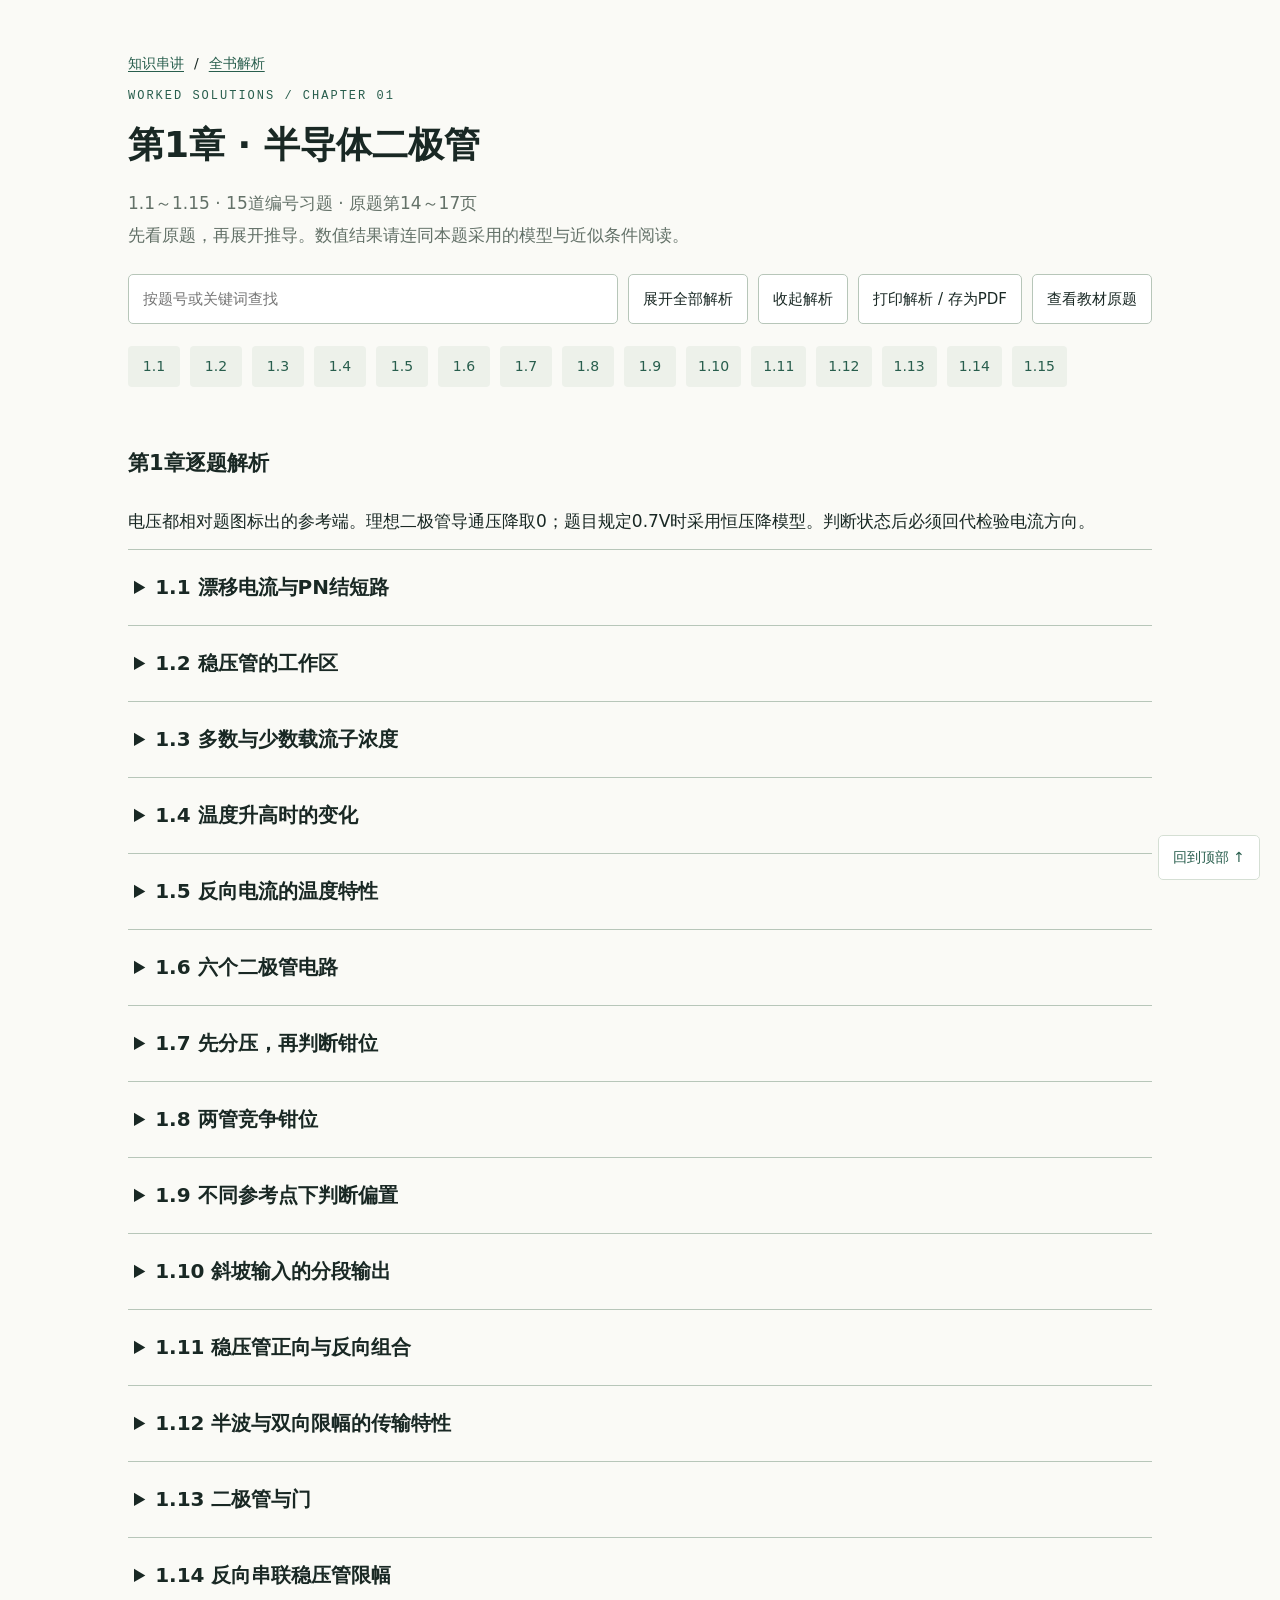
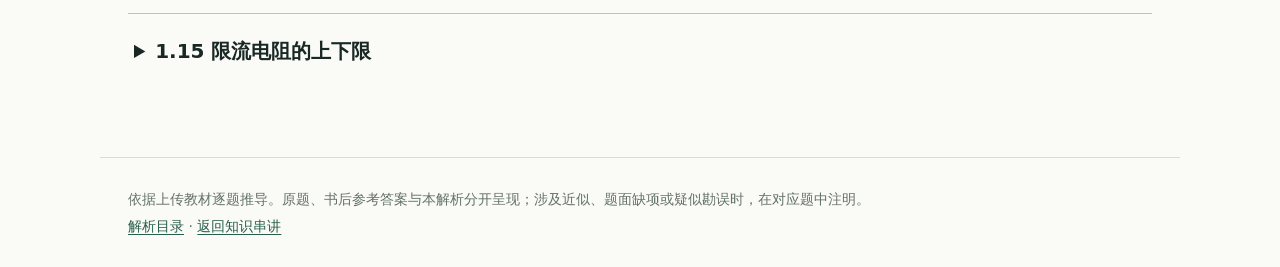
==== solutions-1.html @ 2d8b0079 "补充全书146题逐题解析、47幅图示及题号检索" ====
<!doctype html><html lang="zh-CN"><head><meta charset="UTF-8"><meta name="viewport" content="width=device-width,initial-scale=1"><title>第1章习题解析 · 模电学习手册</title><link rel="stylesheet" href="solutions.css"><script defer src="solutions.js"></script></head><body id="top"><header><div class="crumbs"><a href="index.html">知识串讲</a><span>/</span><a href="solutions.html">全书解析</a></div><p class="eyebrow">WORKED SOLUTIONS / CHAPTER 01</p><h1>第1章 · 半导体二极管</h1><p class="intro">1.1～1.15 · 15道编号习题 · 原题第14～17页<br>先看原题，再展开推导。数值结果请连同本题采用的模型与近似条件阅读。</p><div class="actions"><input type="search" data-search aria-label="查找解析" placeholder="按题号或关键词查找"><button data-expand>展开全部解析</button><button data-collapse>收起解析</button><button data-print>打印解析 / 存为PDF</button><button class="original-trigger" data-original>查看教材原题</button></div><nav class="question-nav" aria-label="本章题号"><a href="#solution-1-1">1.1</a><a href="#solution-1-2">1.2</a><a href="#solution-1-3">1.3</a><a href="#solution-1-4">1.4</a><a href="#solution-1-5">1.5</a><a href="#solution-1-6">1.6</a><a href="#solution-1-7">1.7</a><a href="#solution-1-8">1.8</a><a href="#solution-1-9">1.9</a><a href="#solution-1-10">1.10</a><a href="#solution-1-11">1.11</a><a href="#solution-1-12">1.12</a><a href="#solution-1-13">1.13</a><a href="#solution-1-14">1.14</a><a href="#solution-1-15">1.15</a></nav></header><main><p id="nothing" hidden>没有匹配的解析，请换一个题号或关键词。</p><section data-solution-chapter="1"><h3>第1章逐题解析</h3><p>电压都相对题图标出的参考端。理想二极管导通压降取0；题目规定0.7V时采用恒压降模型。判断状态后必须回代检验电流方向。</p>
<details class="solution" id="solution-1-1"><summary>1.1 漂移电流与PN结短路</summary><div><p class="source">原题：<a href="pages/p14.jpg" target="_blank" rel="noopener">教材14页</a></p><p>（1）√。PN结内电场使两侧少数载流子作漂移运动，形成漂移电流。</p><p>（2）×。热平衡时扩散电流与漂移电流大小相等、方向相反，净电流为零。内建电势不是可以向外持续供能的电源；把两端短接，不能由它得到持续电流。</p></div></details>
<details class="solution" id="solution-1-2"><summary>1.2 稳压管的工作区</summary><div><p class="source">原题：<a href="pages/p14.jpg" target="_blank" rel="noopener">教材14页</a></p><p>（1）√。稳压应用利用反向击穿区“电流变化较大、电压变化较小”的特性，并须用电阻限制电流。</p><p>（2）×。稳压管也能正向导通，正向特性近似普通二极管；只是这时不利用其标称反向稳定电压稳压。</p></div></details>
<details class="solution" id="solution-1-3"><summary>1.3 多数与少数载流子浓度</summary><div><p class="source">原题：<a href="pages/p14.jpg" target="_blank" rel="noopener">教材14页</a></p><p>依次填 <strong>c、a</strong>。常温、正常掺杂工作范围内，多数载流子主要由掺杂产生，浓度取决于杂质浓度；少数载流子主要由热激发产生，对温度敏感。</p></div></details>
<details class="solution" id="solution-1-4"><summary>1.4 温度升高时的变化</summary><div><p class="source">原题：<a href="pages/p14.jpg" target="_blank" rel="noopener">教材14页</a></p><p>依次填 <strong>a、c</strong>：少数载流子浓度明显增大，多数载流子浓度变化较小。这是通常杂质半导体工作温区的结论；不能无限外推到极高温度、本征激发占主导的情况。</p></div></details>
<details class="solution" id="solution-1-5"><summary>1.5 反向电流的温度特性</summary><div><p class="source">原题：<a href="pages/p14.jpg" target="_blank" rel="noopener">教材14页</a></p><p>填 <strong>a：增大</strong>。反向电流主要与少数载流子有关，温度升高使热激发增强、少数载流子增多，所以在相同反向电压下反向电流增大。</p></div></details>
<details class="solution" id="solution-1-6"><summary>1.6 六个二极管电路</summary><div><p class="source">原题：<a href="pages/p15.jpg" target="_blank" rel="noopener">教材15页</a></p><p>先将二极管断开求阳极A、阴极K电位。若V<sub>A</sub>−V<sub>K</sub>足以达到0.7V，再按导通重算。电池长线为正端，图中两只“2V”电池不一定同极性。</p><table><tr><th>图</th><th>判断与计算</th><th>结果</th></tr><tr><td>a</td><td>阳极接+2V，导通后阴极即输出。</td><td>D导通，U<sub>O1</sub>=2−0.7=1.3V</td></tr><tr><td>b</td><td>阴极接+2V，阳极由R接0V，反偏。</td><td>D截止，U<sub>O2</sub>=0V</td></tr><tr><td>c</td><td>阴极接−2V，阳极为输出，R把输出拉向+2V，因此导通。</td><td>U<sub>O3</sub>=−2+0.7=−1.3V</td></tr><tr><td>d</td><td>阳极接−2V，输出接阴极并被R拉向+2V，反偏。</td><td>D截止，U<sub>O4</sub>=+2V</td></tr><tr><td>e</td><td>阳极接+2V，阴极为输出，R把输出拉向−2V，因此导通。</td><td>U<sub>O5</sub>=2−0.7=1.3V</td></tr><tr><td>f</td><td>阴极接+2V，阳极为输出并由R接−2V，反偏。</td><td>D截止，U<sub>O6</sub>=−2V</td></tr></table></div></details>
<details class="solution" id="solution-1-7"><summary>1.7 先分压，再判断钳位</summary><div><p class="source">原题：<a href="pages/p15.jpg" target="_blank" rel="noopener">教材15页</a></p><p>（a）先假设D截止，输出由10kΩ与1kΩ分压：</p><div class="formula">U<sub>O</sub>=5×1/(10+1)=0.4545V&lt;0.7V。</div><p>截止假设成立，故D截止，U<sub>O</sub>≈0.45V；不能一看到正向电源就写0.7V。</p><p>（b）3V电池的正端在下方，二极管阴极为−3V。若截止，输出仍为0.4545V，正向压差3.4545V，故必导通：</p><div class="formula">U<sub>O</sub>=−3+0.7=−2.3V。<br>I<sub>10k</sub>=(5+2.3)/10k=0.73mA；I<sub>1k</sub>=−2.3/1k=−2.3mA。<br>I<sub>D</sub>=0.73−(−2.3)=3.03mA&gt;0。</div><p>导通电流方向正确，结论成立。</p></div></details>
<details class="solution" id="solution-1-8"><summary>1.8 两管竞争钳位</summary><div><p class="source">原题：<a href="pages/p15.jpg" target="_blank" rel="noopener">教材15页</a></p><p>以O为0V。D₁阴极接0V；6V电池正端接O，因此D₂阴极为−6V。两管阳极都接A，3kΩ电阻把A拉向+12V。</p><p>D₂先把A钳位到−6V。此时D₁的阳极−6V低于阴极0V，D₁截止。</p><div class="formula">D₂导通，D₁截止；U<sub>AO</sub>=−6V。<br>I<sub>D2</sub>=[12−(−6)]/3k=6mA&gt;0。</div></div></details>
<details class="solution" id="solution-1-9"><summary>1.9 不同参考点下判断偏置</summary><div><p class="source">原题：<a href="pages/p15.jpg" target="_blank" rel="noopener">教材15页</a></p><p>先断开D。25kΩ与5kΩ的中点M电位为 V<sub>M</sub>=15×5/(25+5)=2.5V。左侧18kΩ、2kΩ跨接20V电源，所以 V<sub>M</sub>−V<sub>B</sub>=20×2/(18+2)=2V，即V<sub>B</sub>=0.5V。</p><div class="formula">V<sub>A</sub>=15×10/(140+10)=1V；<br>V<sub>A</sub>−V<sub>B</sub>=0.5V&gt;0。</div><p>D的阳极在A、阴极在B，因此它受到<strong>正向偏置</strong>。本题未规定导通压降，按教材此题采用的理想开关判断，结论为“导通”。</p><p class="warn-tip">模型区别：若额外规定硅管恒压降为0.7V，则开路正向电压0.5V不足，那个模型下应判截止。不能一边采用0.7V门槛，一边沿用本题理想模型的“导通”结论；真实器件的电流还取决于其伏安特性。</p></div></details>
<details class="solution" id="solution-1-10"><summary>1.10 斜坡输入的分段输出</summary><div><p class="source">原题：<a href="pages/p15.jpg" target="_blank" rel="noopener">教材15页</a>、<a href="pages/p16.jpg" target="_blank" rel="noopener">教材16页</a></p><p>输入在0～5ms内为u<sub>i</sub>=2t V（这里t的数值单位为ms）。D阳极接输入侧，阴极接输出；D截止时右侧200Ω无电流，输出等于+6V。</p><p>① 0≤t≤3ms，u<sub>i</sub>≤6V，D截止，u<sub>o</sub>=6V。② 3≤t≤5ms，D导通，两只200Ω串联在u<sub>i</sub>与6V之间。</p><div class="formula">(u<sub>i</sub>−u<sub>o</sub>)/200=(u<sub>o</sub>−6)/200<br>⇒u<sub>o</sub>=(u<sub>i</sub>+6)/2=t+3 V。</div><p>输出依次经过(0ms,6V)、(3ms,6V)、(5ms,8V)。3ms处两段连续；题目未给5ms以后输入，不能擅自延伸波形。</p><figure><svg viewbox="0 0 660 265" role="img" aria-label="1.10 输出波形：横轴t/ms，纵轴uo/V"><title>1.10 输出波形：横轴t/ms，纵轴uo/V</title><path d="M68 218H620 M68 218V35" fill="none" stroke="#687970" stroke-width="1"></path><path d="M68.0 214V222" stroke="#687970"></path><text x="68.0" y="242" text-anchor="middle" style="font-size:14px">0</text><path d="M399.2 214V222" stroke="#687970"></path><text x="399.2" y="242" text-anchor="middle" style="font-size:14px">3</text><path d="M620.0 214V222" stroke="#687970"></path><text x="620.0" y="242" text-anchor="middle" style="font-size:14px">5</text><text x="58" y="223.0" text-anchor="end" style="font-size:14px">0</text><text x="58" y="101.0" text-anchor="end" style="font-size:14px">6</text><text x="58" y="60.33333333333334" text-anchor="end" style="font-size:14px">8</text><polyline points="68.00,96.00 399.20,96.00 620.00,55.33" fill="none" stroke="#285e4d" stroke-width="3"></polyline></svg><figcaption>1.10 输出波形：横轴t/ms，纵轴uo/V</figcaption></figure></div></details>
<details class="solution" id="solution-1-11"><summary>1.11 稳压管正向与反向组合</summary><div><p class="source">原题：<a href="pages/p16.jpg" target="_blank" rel="noopener">教材16页</a></p><p>稳压管反向击穿分别取U<sub>Z1</sub>=5V、U<sub>Z2</sub>=10V，正向均取0.7V。忽略稳压管动态电阻，题中未给最小稳定电流与最大额定功率，以下按理想稳压模型计算。</p><table><tr><th>图</th><th>工作状态</th><th>输出与支路电流</th></tr><tr><td>a</td><td>两管均反向击穿</td><td>U<sub>O</sub>=5+10=15V；I=(25−15)/1k=10mA</td></tr><tr><td>b</td><td>两管均正向导通</td><td>U<sub>O</sub>=0.7+0.7=1.4V；I=23.6mA</td></tr><tr><td>c</td><td>按图的标号：上管DZ₂正向、下管DZ₁反向击穿</td><td>U<sub>O</sub>=0.7+5=5.7V；I=19.3mA</td></tr><tr><td>d</td><td>DZ₁正向先钳位；DZ₂只承受0.7V反压，未击穿</td><td>U<sub>O</sub>=0.7V；I≈24.3mA</td></tr></table><p class="warn-tip">教材差异：书后给(c)为10.7V，但原图上管标DZ₂且为正向，下管标DZ₁且为反向。按题图应为5.7V；只有将两管标号互换，使10V稳压管反向击穿时，才得到10.7V。</p></div></details>
<details class="solution" id="solution-1-12"><summary>1.12 半波与双向限幅的传输特性</summary><div><p class="source">原题：<a href="pages/p16.jpg" target="_blank" rel="noopener">教材16页</a></p><p>（a）二极管理想。u<sub>i</sub>&gt;0时导通，输出跟随；u<sub>i</sub>&lt;0时截止，输出经R回到0。</p><div class="formula">u<sub>o</sub>=max(u<sub>i</sub>,0)，转折点(0,0)。<br>u<sub>i</sub>=5sinωt ⇒ u<sub>o</sub>=max(5sinωt,0)，正峰值5V、负半周0V。</div><figure><svg viewbox="0 0 660 265" role="img" aria-label="1.12(a) 传输特性：横轴ui/V，纵轴uo/V"><title>1.12(a) 传输特性：横轴ui/V，纵轴uo/V</title><path d="M68 191.85714285714286H620 M344.0 218V35" fill="none" stroke="#687970" stroke-width="1"></path><path d="M68.0 187.85714285714286V195.85714285714286" stroke="#687970"></path><text x="68.0" y="242" text-anchor="middle" style="font-size:14px">−5</text><path d="M344.0 187.85714285714286V195.85714285714286" stroke="#687970"></path><text x="344.0" y="242" text-anchor="middle" style="font-size:14px">0</text><path d="M620.0 187.85714285714286V195.85714285714286" stroke="#687970"></path><text x="620.0" y="242" text-anchor="middle" style="font-size:14px">5</text><text x="58" y="196.85714285714286" text-anchor="end" style="font-size:14px">0</text><text x="58" y="66.14285714285714" text-anchor="end" style="font-size:14px">5</text><polyline points="68.00,191.86 344.00,191.86 620.00,61.14" fill="none" stroke="#285e4d" stroke-width="3"></polyline></svg><figcaption>1.12(a) 传输特性：横轴ui/V，纵轴uo/V</figcaption></figure><figure><svg viewbox="0 0 660 265" role="img" aria-label="1.12(a) 输出波形：横轴ωt，纵轴uo/V"><title>1.12(a) 输出波形：横轴ωt，纵轴uo/V</title><path d="M68 191.85714285714286H620 M68 218V35" fill="none" stroke="#687970" stroke-width="1"></path><path d="M68.0 187.85714285714286V195.85714285714286" stroke="#687970"></path><text x="68.0" y="242" text-anchor="middle" style="font-size:14px">0</text><path d="M344.0 187.85714285714286V195.85714285714286" stroke="#687970"></path><text x="344.0" y="242" text-anchor="middle" style="font-size:14px">π</text><path d="M620.0 187.85714285714286V195.85714285714286" stroke="#687970"></path><text x="620.0" y="242" text-anchor="middle" style="font-size:14px">2π</text><text x="58" y="196.85714285714286" text-anchor="end" style="font-size:14px">0</text><text x="58" y="66.14285714285714" text-anchor="end" style="font-size:14px">5</text><polyline points="68.00,191.86 70.76,187.75 73.52,183.65 76.28,179.56 79.04,175.47 81.80,171.41 84.56,167.36 87.32,163.34 90.08,159.35 92.84,155.39 95.60,151.46 98.36,147.58 101.12,143.74 103.88,139.94 106.64,136.20 109.40,132.51 112.16,128.89 114.92,125.32 117.68,121.82 120.44,118.38 123.20,115.03 125.96,111.74 128.72,108.54 131.48,105.41 134.24,102.38 137.00,99.43 139.76,96.57 142.52,93.81 145.28,91.14 148.04,88.57 150.80,86.11 153.56,83.75 156.32,81.49 159.08,79.35 161.84,77.31 164.60,75.39 167.36,73.58 170.12,71.89 172.88,70.32 175.64,68.87 178.40,67.54 181.16,66.33 183.92,65.25 186.68,64.29 189.44,63.46 192.20,62.75 194.96,62.17 197.72,61.72 200.48,61.40 203.24,61.21 206.00,61.14 208.76,61.21 211.52,61.40 214.28,61.72 217.04,62.17 219.80,62.75 222.56,63.46 225.32,64.29 228.08,65.25 230.84,66.33 233.60,67.54 236.36,68.87 239.12,70.32 241.88,71.89 244.64,73.58 247.40,75.39 250.16,77.31 252.92,79.35 255.68,81.49 258.44,83.75 261.20,86.11 263.96,88.57 266.72,91.14 269.48,93.81 272.24,96.57 275.00,99.43 277.76,102.38 280.52,105.41 283.28,108.54 286.04,111.74 288.80,115.03 291.56,118.38 294.32,121.82 297.08,125.32 299.84,128.89 302.60,132.51 305.36,136.20 308.12,139.94 310.88,143.74 313.64,147.58 316.40,151.46 319.16,155.39 321.92,159.35 324.68,163.34 327.44,167.36 330.20,171.41 332.96,175.47 335.72,179.56 338.48,183.65 341.24,187.75 344.00,191.86 346.76,191.86 349.52,191.86 352.28,191.86 355.04,191.86 357.80,191.86 360.56,191.86 363.32,191.86 366.08,191.86 368.84,191.86 371.60,191.86 374.36,191.86 377.12,191.86 379.88,191.86 382.64,191.86 385.40,191.86 388.16,191.86 390.92,191.86 393.68,191.86 396.44,191.86 399.20,191.86 401.96,191.86 404.72,191.86 407.48,191.86 410.24,191.86 413.00,191.86 415.76,191.86 418.52,191.86 421.28,191.86 424.04,191.86 426.80,191.86 429.56,191.86 432.32,191.86 435.08,191.86 437.84,191.86 440.60,191.86 443.36,191.86 446.12,191.86 448.88,191.86 451.64,191.86 454.40,191.86 457.16,191.86 459.92,191.86 462.68,191.86 465.44,191.86 468.20,191.86 470.96,191.86 473.72,191.86 476.48,191.86 479.24,191.86 482.00,191.86 484.76,191.86 487.52,191.86 490.28,191.86 493.04,191.86 495.80,191.86 498.56,191.86 501.32,191.86 504.08,191.86 506.84,191.86 509.60,191.86 512.36,191.86 515.12,191.86 517.88,191.86 520.64,191.86 523.40,191.86 526.16,191.86 528.92,191.86 531.68,191.86 534.44,191.86 537.20,191.86 539.96,191.86 542.72,191.86 545.48,191.86 548.24,191.86 551.00,191.86 553.76,191.86 556.52,191.86 559.28,191.86 562.04,191.86 564.80,191.86 567.56,191.86 570.32,191.86 573.08,191.86 575.84,191.86 578.60,191.86 581.36,191.86 584.12,191.86 586.88,191.86 589.64,191.86 592.40,191.86 595.16,191.86 597.92,191.86 600.68,191.86 603.44,191.86 606.20,191.86 608.96,191.86 611.72,191.86 614.48,191.86 617.24,191.86 620.00,191.86" fill="none" stroke="#285e4d" stroke-width="3"></polyline></svg><figcaption>1.12(a) 输出波形：横轴ωt，纵轴uo/V</figcaption></figure><p>（b）D₁的阴极接+3V，限制正峰；D₂的阳极接−3V，限制负峰。在−3V与+3V之间两管截止，R无电流，输出等于输入。</p><div class="formula">u<sub>o</sub>=−3V（u<sub>i</sub>≤−3V）；u<sub>o</sub>=u<sub>i</sub>（−3V≤u<sub>i</sub>≤3V）；u<sub>o</sub>=3V（u<sub>i</sub>≥3V）。<br>转折点(−3V,−3V)、(3V,3V)；正负峰分别+3V、−3V。<br>第一正半周在ωt=arcsin(3/5)≈0.6435与π−0.6435之间削平。</div><figure><svg viewbox="0 0 660 265" role="img" aria-label="1.12(b) 双向限幅传输特性"><title>1.12(b) 双向限幅传输特性</title><path d="M68 126.5H620 M344.0 218V35" fill="none" stroke="#687970" stroke-width="1"></path><path d="M68.0 122.5V130.5" stroke="#687970"></path><text x="68.0" y="242" text-anchor="middle" style="font-size:14px">−5</text><path d="M178.4 122.5V130.5" stroke="#687970"></path><text x="178.4" y="242" text-anchor="middle" style="font-size:14px">−3</text><path d="M344.0 122.5V130.5" stroke="#687970"></path><text x="344.0" y="242" text-anchor="middle" style="font-size:14px">0</text><path d="M509.6 122.5V130.5" stroke="#687970"></path><text x="509.6" y="242" text-anchor="middle" style="font-size:14px">3</text><path d="M620.0 122.5V130.5" stroke="#687970"></path><text x="620.0" y="242" text-anchor="middle" style="font-size:14px">5</text><text x="58" y="200.125" text-anchor="end" style="font-size:14px">−3</text><text x="58" y="131.5" text-anchor="end" style="font-size:14px">0</text><text x="58" y="62.875" text-anchor="end" style="font-size:14px">3</text><polyline points="68.00,195.12 178.40,195.12 509.60,57.88 620.00,57.88" fill="none" stroke="#285e4d" stroke-width="3"></polyline></svg><figcaption>1.12(b) 双向限幅传输特性</figcaption></figure><figure><svg viewbox="0 0 660 265" role="img" aria-label="1.12(b) 输出：正负峰均被限制在3V"><title>1.12(b) 输出：正负峰均被限制在3V</title><path d="M68 126.5H620 M68 218V35" fill="none" stroke="#687970" stroke-width="1"></path><path d="M68.0 122.5V130.5" stroke="#687970"></path><text x="68.0" y="242" text-anchor="middle" style="font-size:14px">0</text><path d="M344.0 122.5V130.5" stroke="#687970"></path><text x="344.0" y="242" text-anchor="middle" style="font-size:14px">π</text><path d="M620.0 122.5V130.5" stroke="#687970"></path><text x="620.0" y="242" text-anchor="middle" style="font-size:14px">2π</text><text x="58" y="200.125" text-anchor="end" style="font-size:14px">−3</text><text x="58" y="131.5" text-anchor="end" style="font-size:14px">0</text><text x="58" y="62.875" text-anchor="end" style="font-size:14px">3</text><polyline points="68.00,126.50 70.76,122.91 73.52,119.32 76.28,115.74 79.04,112.17 81.80,108.61 84.56,105.07 87.32,101.55 90.08,98.06 92.84,94.59 95.60,91.16 98.36,87.76 101.12,84.40 103.88,81.08 106.64,77.80 109.40,74.57 112.16,71.40 114.92,68.28 117.68,65.21 120.44,62.21 123.20,59.27 125.96,57.88 128.72,57.88 131.48,57.88 134.24,57.88 137.00,57.88 139.76,57.88 142.52,57.88 145.28,57.88 148.04,57.88 150.80,57.88 153.56,57.88 156.32,57.88 159.08,57.88 161.84,57.88 164.60,57.88 167.36,57.88 170.12,57.88 172.88,57.88 175.64,57.88 178.40,57.88 181.16,57.88 183.92,57.88 186.68,57.88 189.44,57.88 192.20,57.88 194.96,57.88 197.72,57.88 200.48,57.88 203.24,57.88 206.00,57.88 208.76,57.88 211.52,57.88 214.28,57.88 217.04,57.88 219.80,57.88 222.56,57.88 225.32,57.88 228.08,57.88 230.84,57.88 233.60,57.88 236.36,57.88 239.12,57.88 241.88,57.88 244.64,57.88 247.40,57.88 250.16,57.88 252.92,57.88 255.68,57.88 258.44,57.88 261.20,57.88 263.96,57.88 266.72,57.88 269.48,57.88 272.24,57.88 275.00,57.88 277.76,57.88 280.52,57.88 283.28,57.88 286.04,57.88 288.80,59.27 291.56,62.21 294.32,65.21 297.08,68.28 299.84,71.40 302.60,74.57 305.36,77.80 308.12,81.08 310.88,84.40 313.64,87.76 316.40,91.16 319.16,94.59 321.92,98.06 324.68,101.55 327.44,105.07 330.20,108.61 332.96,112.17 335.72,115.74 338.48,119.32 341.24,122.91 344.00,126.50 346.76,130.09 349.52,133.68 352.28,137.26 355.04,140.83 357.80,144.39 360.56,147.93 363.32,151.45 366.08,154.94 368.84,158.41 371.60,161.84 374.36,165.24 377.12,168.60 379.88,171.92 382.64,175.20 385.40,178.43 388.16,181.60 390.92,184.72 393.68,187.79 396.44,190.79 399.20,193.73 401.96,195.12 404.72,195.12 407.48,195.12 410.24,195.12 413.00,195.12 415.76,195.12 418.52,195.12 421.28,195.12 424.04,195.12 426.80,195.12 429.56,195.12 432.32,195.12 435.08,195.12 437.84,195.12 440.60,195.12 443.36,195.12 446.12,195.12 448.88,195.12 451.64,195.12 454.40,195.12 457.16,195.12 459.92,195.12 462.68,195.12 465.44,195.12 468.20,195.12 470.96,195.12 473.72,195.12 476.48,195.12 479.24,195.12 482.00,195.12 484.76,195.12 487.52,195.12 490.28,195.12 493.04,195.12 495.80,195.12 498.56,195.12 501.32,195.12 504.08,195.12 506.84,195.12 509.60,195.12 512.36,195.12 515.12,195.12 517.88,195.12 520.64,195.12 523.40,195.12 526.16,195.12 528.92,195.12 531.68,195.12 534.44,195.12 537.20,195.12 539.96,195.12 542.72,195.12 545.48,195.12 548.24,195.12 551.00,195.12 553.76,195.12 556.52,195.12 559.28,195.12 562.04,195.12 564.80,193.73 567.56,190.79 570.32,187.79 573.08,184.72 575.84,181.60 578.60,178.43 581.36,175.20 584.12,171.92 586.88,168.60 589.64,165.24 592.40,161.84 595.16,158.41 597.92,154.94 600.68,151.45 603.44,147.93 606.20,144.39 608.96,140.83 611.72,137.26 614.48,133.68 617.24,130.09 620.00,126.50" fill="none" stroke="#285e4d" stroke-width="3"></polyline></svg><figcaption>1.12(b) 输出：正负峰均被限制在3V</figcaption></figure></div></details>
<details class="solution" id="solution-1-13"><summary>1.13 二极管与门</summary><div><p class="source">原题：<a href="pages/p16.jpg" target="_blank" rel="noopener">教材16页</a>、<a href="pages/p17.jpg" target="_blank" rel="noopener">教材17页</a></p><p>两管阳极共接输出Y，阴极接输入A、B，电阻把Y上拉到+12V。理想管中，较低的输入会先导通并钳位Y，因此V<sub>Y</sub>=min(V<sub>A</sub>,V<sub>B</sub>)。</p><ol><li>V<sub>A</sub>=V<sub>B</sub>=0V：V<sub>Y</sub>=0V，两支路均可导通，总电流12/3.9k≈3.08mA。</li><li>V<sub>A</sub>=3V、V<sub>B</sub>=0V：DB导通、DA反偏，V<sub>Y</sub>=0V。</li><li>V<sub>A</sub>=V<sub>B</sub>=3V：V<sub>Y</sub>=3V，总上拉电流(12−3)/3.9k≈2.31mA。</li></ol><p>两个完全相同理想钳位支路并联时，理想模型不能唯一决定每只管分到多少电流；本题只要求输出电位，不必虚构分流数值。</p></div></details>
<details class="solution" id="solution-1-14"><summary>1.14 反向串联稳压管限幅</summary><div><p class="source">原题：<a href="pages/p17.jpg" target="_blank" rel="noopener">教材17页</a></p><p>两管反向串联。正半周足够大时，DZ₁正向、DZ₂反向击穿；负半周足够大时状态对调。硅管按恒压降0.7V计算，故门限是8+0.7=8.7V。</p><div class="formula">u<sub>o</sub>=max[−8.7,min(8.7,15sinωt)] V。<br>正半周开始削顶的位置θ₀=arcsin(8.7/15)≈0.6187rad≈35.45°；在θ₀～π−θ₀内u<sub>o</sub>=8.7V。</div><p>负半周对称削平在−8.7V。若题目另行要求忽略正向压降，才会得到±8V；这里明确保留硅管正向压降。</p><figure><svg viewbox="0 0 660 265" role="img" aria-label="1.14 输出波形：横轴ωt，纵轴uo/V"><title>1.14 输出波形：横轴ωt，纵轴uo/V</title><path d="M68 126.5H620 M68 218V35" fill="none" stroke="#687970" stroke-width="1"></path><path d="M68.0 122.5V130.5" stroke="#687970"></path><text x="68.0" y="242" text-anchor="middle" style="font-size:14px">0</text><path d="M344.0 122.5V130.5" stroke="#687970"></path><text x="344.0" y="242" text-anchor="middle" style="font-size:14px">π</text><path d="M620.0 122.5V130.5" stroke="#687970"></path><text x="620.0" y="242" text-anchor="middle" style="font-size:14px">2π</text><text x="58" y="203.86818181818182" text-anchor="end" style="font-size:14px">−8.7</text><text x="58" y="131.5" text-anchor="end" style="font-size:14px">0</text><text x="58" y="59.131818181818204" text-anchor="end" style="font-size:14px">8.7</text><polyline points="68.00,126.50 70.30,123.23 72.60,119.97 74.90,116.71 77.20,113.46 79.50,110.21 81.80,106.98 84.10,103.76 86.40,100.56 88.70,97.37 91.00,94.21 93.30,91.06 95.60,87.94 97.90,84.85 100.20,81.79 102.50,78.75 104.80,75.75 107.10,72.78 109.40,69.85 111.70,66.96 114.00,64.11 116.30,61.31 118.60,58.54 120.90,55.83 123.20,54.13 125.50,54.13 127.80,54.13 130.10,54.13 132.40,54.13 134.70,54.13 137.00,54.13 139.30,54.13 141.60,54.13 143.90,54.13 146.20,54.13 148.50,54.13 150.80,54.13 153.10,54.13 155.40,54.13 157.70,54.13 160.00,54.13 162.30,54.13 164.60,54.13 166.90,54.13 169.20,54.13 171.50,54.13 173.80,54.13 176.10,54.13 178.40,54.13 180.70,54.13 183.00,54.13 185.30,54.13 187.60,54.13 189.90,54.13 192.20,54.13 194.50,54.13 196.80,54.13 199.10,54.13 201.40,54.13 203.70,54.13 206.00,54.13 208.30,54.13 210.60,54.13 212.90,54.13 215.20,54.13 217.50,54.13 219.80,54.13 222.10,54.13 224.40,54.13 226.70,54.13 229.00,54.13 231.30,54.13 233.60,54.13 235.90,54.13 238.20,54.13 240.50,54.13 242.80,54.13 245.10,54.13 247.40,54.13 249.70,54.13 252.00,54.13 254.30,54.13 256.60,54.13 258.90,54.13 261.20,54.13 263.50,54.13 265.80,54.13 268.10,54.13 270.40,54.13 272.70,54.13 275.00,54.13 277.30,54.13 279.60,54.13 281.90,54.13 284.20,54.13 286.50,54.13 288.80,54.13 291.10,55.83 293.40,58.54 295.70,61.31 298.00,64.11 300.30,66.96 302.60,69.85 304.90,72.78 307.20,75.75 309.50,78.75 311.80,81.79 314.10,84.85 316.40,87.94 318.70,91.06 321.00,94.21 323.30,97.37 325.60,100.56 327.90,103.76 330.20,106.98 332.50,110.21 334.80,113.46 337.10,116.71 339.40,119.97 341.70,123.23 344.00,126.50 346.30,129.77 348.60,133.03 350.90,136.29 353.20,139.54 355.50,142.79 357.80,146.02 360.10,149.24 362.40,152.44 364.70,155.63 367.00,158.79 369.30,161.94 371.60,165.06 373.90,168.15 376.20,171.21 378.50,174.25 380.80,177.25 383.10,180.22 385.40,183.15 387.70,186.04 390.00,188.89 392.30,191.69 394.60,194.46 396.90,197.17 399.20,198.87 401.50,198.87 403.80,198.87 406.10,198.87 408.40,198.87 410.70,198.87 413.00,198.87 415.30,198.87 417.60,198.87 419.90,198.87 422.20,198.87 424.50,198.87 426.80,198.87 429.10,198.87 431.40,198.87 433.70,198.87 436.00,198.87 438.30,198.87 440.60,198.87 442.90,198.87 445.20,198.87 447.50,198.87 449.80,198.87 452.10,198.87 454.40,198.87 456.70,198.87 459.00,198.87 461.30,198.87 463.60,198.87 465.90,198.87 468.20,198.87 470.50,198.87 472.80,198.87 475.10,198.87 477.40,198.87 479.70,198.87 482.00,198.87 484.30,198.87 486.60,198.87 488.90,198.87 491.20,198.87 493.50,198.87 495.80,198.87 498.10,198.87 500.40,198.87 502.70,198.87 505.00,198.87 507.30,198.87 509.60,198.87 511.90,198.87 514.20,198.87 516.50,198.87 518.80,198.87 521.10,198.87 523.40,198.87 525.70,198.87 528.00,198.87 530.30,198.87 532.60,198.87 534.90,198.87 537.20,198.87 539.50,198.87 541.80,198.87 544.10,198.87 546.40,198.87 548.70,198.87 551.00,198.87 553.30,198.87 555.60,198.87 557.90,198.87 560.20,198.87 562.50,198.87 564.80,198.87 567.10,197.17 569.40,194.46 571.70,191.69 574.00,188.89 576.30,186.04 578.60,183.15 580.90,180.22 583.20,177.25 585.50,174.25 587.80,171.21 590.10,168.15 592.40,165.06 594.70,161.94 597.00,158.79 599.30,155.63 601.60,152.44 603.90,149.24 606.20,146.02 608.50,142.79 610.80,139.54 613.10,136.29 615.40,133.03 617.70,129.77 620.00,126.50" fill="none" stroke="#285e4d" stroke-width="3"></polyline></svg><figcaption>1.14 输出波形：横轴ωt，纵轴uo/V</figcaption></figure></div></details>
<details class="solution" id="solution-1-15"><summary>1.15 限流电阻的上下限</summary><div><p class="source">原题：<a href="pages/p17.jpg" target="_blank" rel="noopener">教材17页</a></p><p>稳压成立时输出6V，因此负载电流I<sub>O</sub>=6/600=10mA。电阻电流等于负载电流与稳压管电流之和。</p><div class="formula">I<sub>R</sub>=(10−6)/R；5mA≤I<sub>Z</sub>=I<sub>R</sub>−10mA≤25mA。<br>15mA≤4/R≤35mA<br>⇒4/35mA≤R≤4/15mA<br>⇒114.29Ω≤R≤266.67Ω。</div><p>最小R对应最大稳压管电流，最大R对应最小稳压管电流；把两者颠倒会得到错误区间。教材114～267Ω为取整写法，若要求严格保证边界，应保留未取整范围或选范围内的标准阻值。</p></div></details>
</section></main><footer>依据上传教材逐题推导。原题、书后参考答案与本解析分开呈现；涉及近似、题面缺项或疑似勘误时，在对应题中注明。<br><a href="solutions.html">解析目录</a> · <a href="index.html">返回知识串讲</a></footer><dialog id="original-dialog" aria-label="教材原题"><div class="original-tools"><button data-prev type="button">上一页</button><select aria-label="选择教材原题页"><option value="14">教材第14页</option><option value="15">教材第15页</option><option value="16">教材第16页</option><option value="17">教材第17页</option></select><button data-next type="button">下一页</button><a class="full-original" href="pages/p14.jpg" target="_blank" rel="noopener">打开高清页 ↗</a><button type="button" class="close">关闭原题</button></div><p class="original-status" aria-live="polite"></p><img class="original-image" alt="教材原题" decoding="async"></dialog><a class="page-top" href="#top">回到顶部 ↑</a></body></html>
---- solutions.css ----
:root{color-scheme:light;--ink:#192824;--green:#285e4d;--muted:#637168;--line:#d5dfd4;--paper:#fafaf6}*{box-sizing:border-box}html{scroll-behavior:smooth}body{margin:0;background:var(--paper);color:var(--ink);font:17px/1.9 system-ui,-apple-system,"Microsoft YaHei",sans-serif}header,main,footer{max-width:1080px;margin:auto;padding:28px}header{padding-top:50px}h1{font-size:36px;line-height:1.35;margin:18px 0}h2{font-size:26px}h3{font-size:21px}h4{font-size:18px;margin:24px 0 8px}p{margin:12px 0}a{color:var(--green);text-underline-offset:3px}.eyebrow{font:12px monospace;letter-spacing:2px;color:var(--green)}.intro,.muted{color:var(--muted)}.crumbs,.actions,.question-nav{display:flex;flex-wrap:wrap;gap:10px;align-items:center}.crumbs{font-size:14px}.actions{margin:22px 0}.actions input{flex:1;min-width:180px}.question-nav a{min-width:52px;padding:7px 12px;background:#edf1ea;border-radius:4px;text-align:center;text-decoration:none;font-size:14px}button,select,input{font:inherit;font-size:15px;padding:10px 14px;border:1px solid #b7c6b9;border-radius:5px;background:white;color:var(--ink)}button{cursor:pointer}button:hover{background:#edf1ea}button:disabled{opacity:.4;cursor:default}input:focus,button:focus-visible,a:focus-visible,summary:focus-visible,select:focus-visible{outline:3px solid #8ba99c;outline-offset:3px}main{padding-top:8px}.solution{border-top:1px solid #b7c6b9;scroll-margin-top:15px}.solution>summary{font-size:20px;font-weight:650;cursor:pointer;padding:22px 6px;line-height:1.55}.solution>div{padding:0 12px 28px}.solution[open]{padding-bottom:10px}.formula,.equation,.calc{background:#edf1ea;padding:16px 20px;border-radius:5px;margin:16px 0;overflow-wrap:anywhere}.warn-tip,.errata,.note,.warning{border-left:3px solid #9e8c62;background:#f2efe4;padding:12px 18px;margin:16px 0}.result{background:#eaf0e9;padding:12px 18px}ul,ol{padding-left:25px}li{margin:7px 0}table{display:block;overflow-x:auto;width:100%;border-collapse:collapse;font-size:15px;margin:20px 0}th,td{padding:11px 14px;text-align:left;border:1px solid var(--line);vertical-align:top}th{background:#edf1ea}sub,sup{font-size:.72em}figure{margin:20px 0;padding:15px;border:1px solid var(--line);border-radius:6px;background:white;overflow:auto}svg{width:100%;max-width:100%;height:auto}.solution figure svg{min-width:520px}svg text{font-family:system-ui,-apple-system,"Microsoft YaHei",sans-serif}figcaption{font-size:14px;color:var(--muted);text-align:center}pre{overflow:auto;white-space:pre-wrap;overflow-wrap:anywhere}code{font-size:.94em}footer{font-size:14px;color:var(--muted);border-top:1px solid var(--line);margin-top:40px}.cards{display:grid;grid-template-columns:1fr 1fr;gap:18px}.card{display:block;text-decoration:none;color:var(--ink);padding:23px;border:1px solid var(--line);border-radius:7px;background:white}.card:hover{border-color:var(--green);background:#edf1ea}.card strong{display:block;font-size:20px;margin:6px 0}.card span{color:var(--muted);font-size:14px}.jump-form{display:flex;flex-wrap:wrap;gap:10px;margin:24px 0}.jump-form input{min-width:180px}.jump-status{min-height:1.6em;font-size:14px}dialog{width:min(1100px,96vw);height:93vh;max-height:93vh;border:1px solid #a4b7a8;border-radius:8px;padding:0;overflow:auto;background:white}dialog::backdrop{background:#11251dc9}.original-tools{position:sticky;top:0;background:#edf1ea;z-index:1;padding:13px;display:flex;flex-wrap:wrap;gap:8px;align-items:center}.original-tools .close{margin-left:auto}.original-image{display:block;width:100%;height:auto}.original-status{padding:0 15px;font-size:14px}.chapter-band{padding:30px 0 12px;border-top:2px solid var(--green);margin-top:40px}#nothing{padding:20px;background:#edf1ea}.solution[hidden]{display:none}.question-nav a[hidden]{display:none}.page-top{position:fixed;right:20px;bottom:20px;background:white;padding:8px 14px;border:1px solid var(--line);border-radius:5px;text-decoration:none;font-size:14px}
@media(max-width:600px){body{font-size:16px}header,main,footer{padding-left:18px;padding-right:18px}header{padding-top:28px}h1{font-size:29px}.solution>summary{font-size:18px}.solution>div{padding-left:0;padding-right:0}.cards{grid-template-columns:1fr}.formula,.equation,.calc{padding:12px}.original-tools{padding:8px}button,select,input{padding:8px 10px}.page-top{right:12px;bottom:12px}}
@media print{body{font:11pt/1.65 "Microsoft YaHei",sans-serif;background:white}header,main,footer{max-width:none;padding:0}.actions,.crumbs,.question-nav,.jump-form,dialog,.page-top,.jump-status,.original-trigger{display:none!important}h1{font-size:23pt}.solution{break-inside:auto}.solution>summary{font-size:14pt}.solution>div{padding:0 0 20px}.formula,figure,tr{break-inside:avoid}.solution figure svg{min-width:0}.solution[hidden]{display:block}.cards{display:block}a{color:inherit;text-decoration:none}}
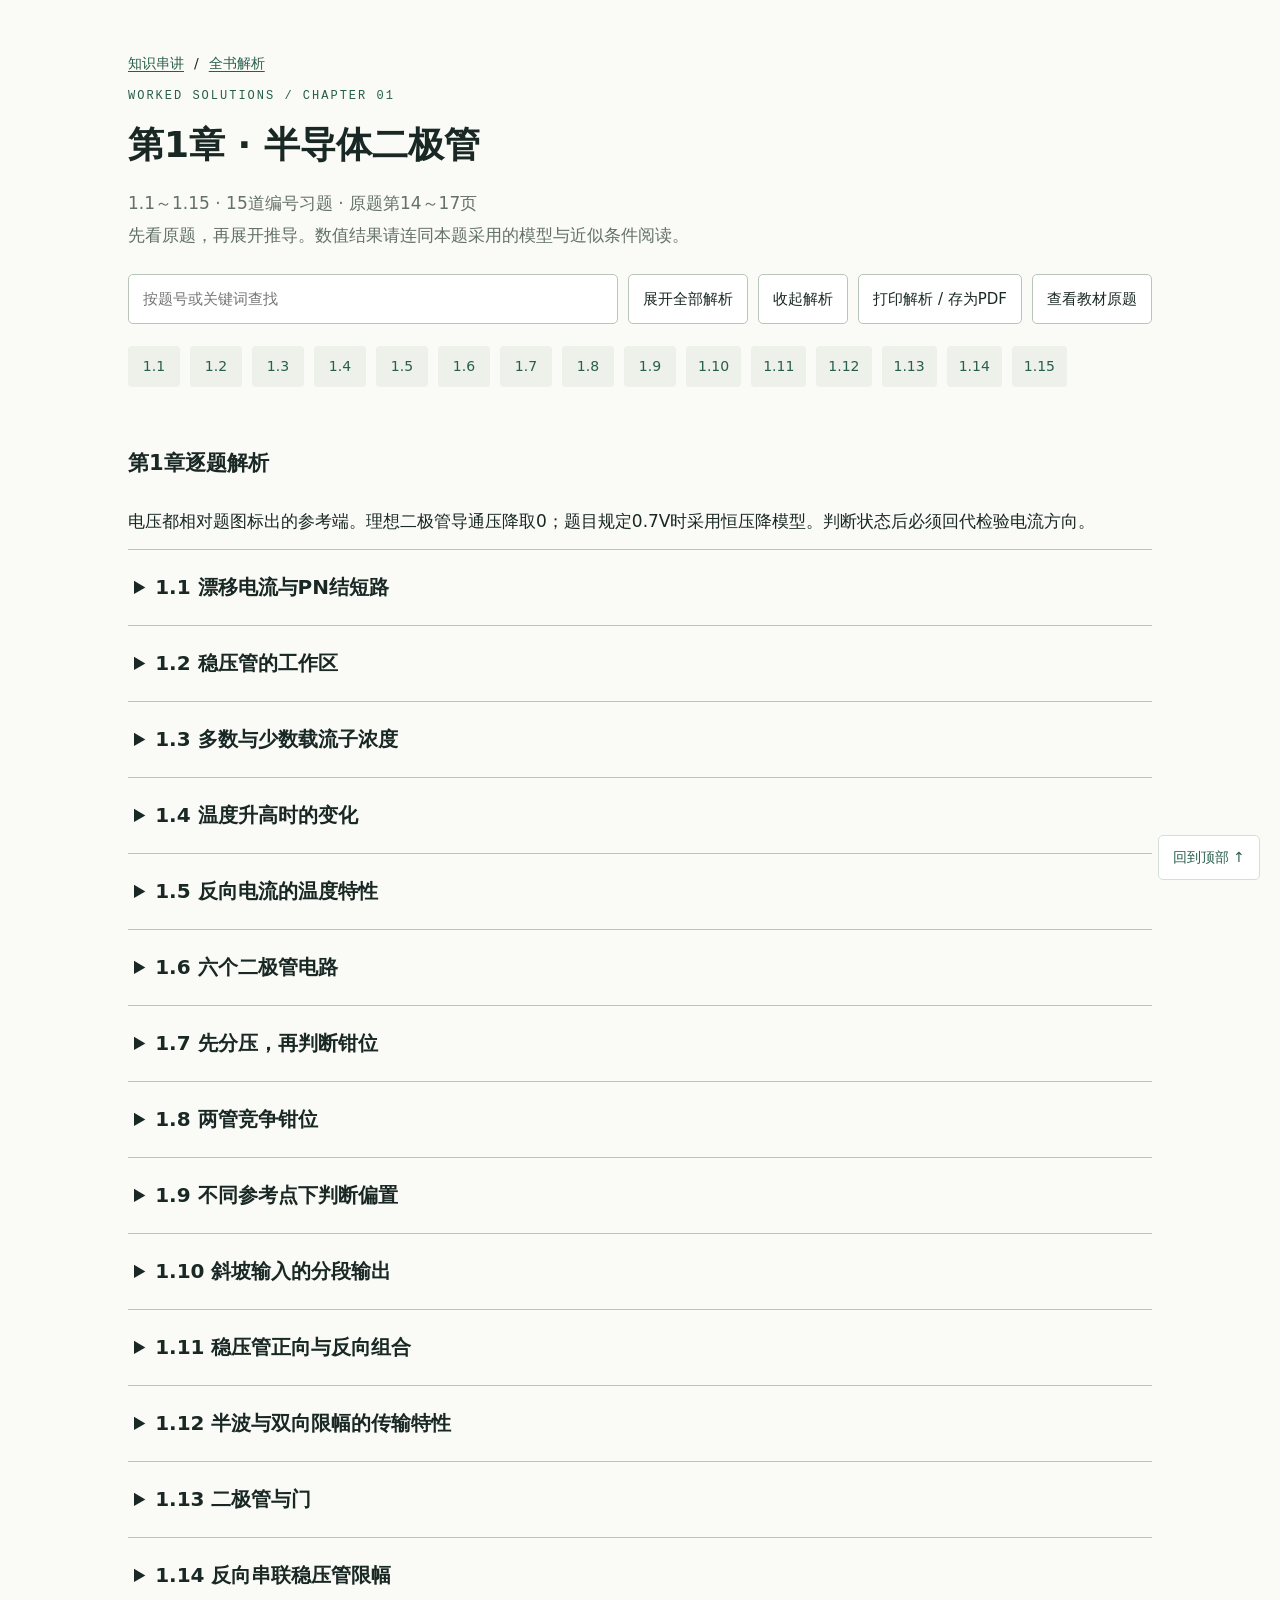
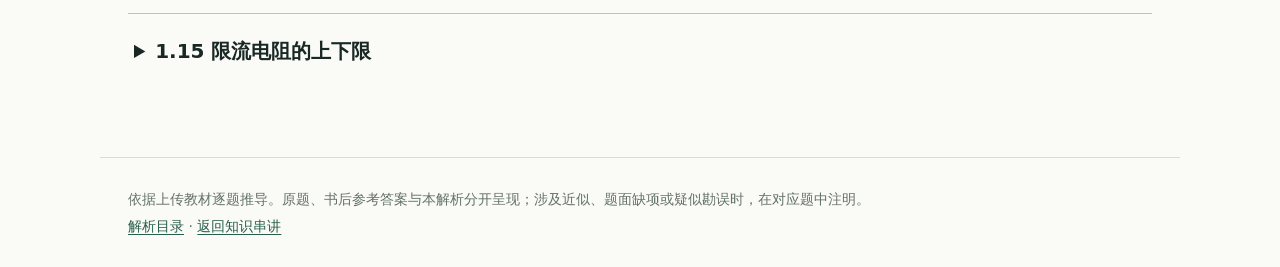
==== commit 736d4356: "为习题新增31幅解析图并支持146题原图同页展开" ====
--- a/solutions-1.html
+++ b/solutions-1.html
@@ -1,17 +1,17 @@
 <!doctype html><html lang="zh-CN"><head><meta charset="UTF-8"><meta name="viewport" content="width=device-width,initial-scale=1"><title>第1章习题解析 · 模电学习手册</title><link rel="stylesheet" href="solutions.css"><script defer src="solutions.js"></script></head><body id="top"><header><div class="crumbs"><a href="index.html">知识串讲</a><span>/</span><a href="solutions.html">全书解析</a></div><p class="eyebrow">WORKED SOLUTIONS / CHAPTER 01</p><h1>第1章 · 半导体二极管</h1><p class="intro">1.1～1.15 · 15道编号习题 · 原题第14～17页<br>先看原题，再展开推导。数值结果请连同本题采用的模型与近似条件阅读。</p><div class="actions"><input type="search" data-search aria-label="查找解析" placeholder="按题号或关键词查找"><button data-expand>展开全部解析</button><button data-collapse>收起解析</button><button data-print>打印解析 / 存为PDF</button><button class="original-trigger" data-original>查看教材原题</button></div><nav class="question-nav" aria-label="本章题号"><a href="#solution-1-1">1.1</a><a href="#solution-1-2">1.2</a><a href="#solution-1-3">1.3</a><a href="#solution-1-4">1.4</a><a href="#solution-1-5">1.5</a><a href="#solution-1-6">1.6</a><a href="#solution-1-7">1.7</a><a href="#solution-1-8">1.8</a><a href="#solution-1-9">1.9</a><a href="#solution-1-10">1.10</a><a href="#solution-1-11">1.11</a><a href="#solution-1-12">1.12</a><a href="#solution-1-13">1.13</a><a href="#solution-1-14">1.14</a><a href="#solution-1-15">1.15</a></nav></header><main><p id="nothing" hidden>没有匹配的解析，请换一个题号或关键词。</p><section data-solution-chapter="1"><h3>第1章逐题解析</h3><p>电压都相对题图标出的参考端。理想二极管导通压降取0；题目规定0.7V时采用恒压降模型。判断状态后必须回代检验电流方向。</p>
-<details class="solution" id="solution-1-1"><summary>1.1 漂移电流与PN结短路</summary><div><p class="source">原题：<a href="pages/p14.jpg" target="_blank" rel="noopener">教材14页</a></p><p>（1）√。PN结内电场使两侧少数载流子作漂移运动，形成漂移电流。</p><p>（2）×。热平衡时扩散电流与漂移电流大小相等、方向相反，净电流为零。内建电势不是可以向外持续供能的电源；把两端短接，不能由它得到持续电流。</p></div></details>
-<details class="solution" id="solution-1-2"><summary>1.2 稳压管的工作区</summary><div><p class="source">原题：<a href="pages/p14.jpg" target="_blank" rel="noopener">教材14页</a></p><p>（1）√。稳压应用利用反向击穿区“电流变化较大、电压变化较小”的特性，并须用电阻限制电流。</p><p>（2）×。稳压管也能正向导通，正向特性近似普通二极管；只是这时不利用其标称反向稳定电压稳压。</p></div></details>
-<details class="solution" id="solution-1-3"><summary>1.3 多数与少数载流子浓度</summary><div><p class="source">原题：<a href="pages/p14.jpg" target="_blank" rel="noopener">教材14页</a></p><p>依次填 <strong>c、a</strong>。常温、正常掺杂工作范围内，多数载流子主要由掺杂产生，浓度取决于杂质浓度；少数载流子主要由热激发产生，对温度敏感。</p></div></details>
-<details class="solution" id="solution-1-4"><summary>1.4 温度升高时的变化</summary><div><p class="source">原题：<a href="pages/p14.jpg" target="_blank" rel="noopener">教材14页</a></p><p>依次填 <strong>a、c</strong>：少数载流子浓度明显增大，多数载流子浓度变化较小。这是通常杂质半导体工作温区的结论；不能无限外推到极高温度、本征激发占主导的情况。</p></div></details>
-<details class="solution" id="solution-1-5"><summary>1.5 反向电流的温度特性</summary><div><p class="source">原题：<a href="pages/p14.jpg" target="_blank" rel="noopener">教材14页</a></p><p>填 <strong>a：增大</strong>。反向电流主要与少数载流子有关，温度升高使热激发增强、少数载流子增多，所以在相同反向电压下反向电流增大。</p></div></details>
-<details class="solution" id="solution-1-6"><summary>1.6 六个二极管电路</summary><div><p class="source">原题：<a href="pages/p15.jpg" target="_blank" rel="noopener">教材15页</a></p><p>先将二极管断开求阳极A、阴极K电位。若V<sub>A</sub>−V<sub>K</sub>足以达到0.7V，再按导通重算。电池长线为正端，图中两只“2V”电池不一定同极性。</p><table><tr><th>图</th><th>判断与计算</th><th>结果</th></tr><tr><td>a</td><td>阳极接+2V，导通后阴极即输出。</td><td>D导通，U<sub>O1</sub>=2−0.7=1.3V</td></tr><tr><td>b</td><td>阴极接+2V，阳极由R接0V，反偏。</td><td>D截止，U<sub>O2</sub>=0V</td></tr><tr><td>c</td><td>阴极接−2V，阳极为输出，R把输出拉向+2V，因此导通。</td><td>U<sub>O3</sub>=−2+0.7=−1.3V</td></tr><tr><td>d</td><td>阳极接−2V，输出接阴极并被R拉向+2V，反偏。</td><td>D截止，U<sub>O4</sub>=+2V</td></tr><tr><td>e</td><td>阳极接+2V，阴极为输出，R把输出拉向−2V，因此导通。</td><td>U<sub>O5</sub>=2−0.7=1.3V</td></tr><tr><td>f</td><td>阴极接+2V，阳极为输出并由R接−2V，反偏。</td><td>D截止，U<sub>O6</sub>=−2V</td></tr></table></div></details>
-<details class="solution" id="solution-1-7"><summary>1.7 先分压，再判断钳位</summary><div><p class="source">原题：<a href="pages/p15.jpg" target="_blank" rel="noopener">教材15页</a></p><p>（a）先假设D截止，输出由10kΩ与1kΩ分压：</p><div class="formula">U<sub>O</sub>=5×1/(10+1)=0.4545V&lt;0.7V。</div><p>截止假设成立，故D截止，U<sub>O</sub>≈0.45V；不能一看到正向电源就写0.7V。</p><p>（b）3V电池的正端在下方，二极管阴极为−3V。若截止，输出仍为0.4545V，正向压差3.4545V，故必导通：</p><div class="formula">U<sub>O</sub>=−3+0.7=−2.3V。<br>I<sub>10k</sub>=(5+2.3)/10k=0.73mA；I<sub>1k</sub>=−2.3/1k=−2.3mA。<br>I<sub>D</sub>=0.73−(−2.3)=3.03mA&gt;0。</div><p>导通电流方向正确，结论成立。</p></div></details>
-<details class="solution" id="solution-1-8"><summary>1.8 两管竞争钳位</summary><div><p class="source">原题：<a href="pages/p15.jpg" target="_blank" rel="noopener">教材15页</a></p><p>以O为0V。D₁阴极接0V；6V电池正端接O，因此D₂阴极为−6V。两管阳极都接A，3kΩ电阻把A拉向+12V。</p><p>D₂先把A钳位到−6V。此时D₁的阳极−6V低于阴极0V，D₁截止。</p><div class="formula">D₂导通，D₁截止；U<sub>AO</sub>=−6V。<br>I<sub>D2</sub>=[12−(−6)]/3k=6mA&gt;0。</div></div></details>
-<details class="solution" id="solution-1-9"><summary>1.9 不同参考点下判断偏置</summary><div><p class="source">原题：<a href="pages/p15.jpg" target="_blank" rel="noopener">教材15页</a></p><p>先断开D。25kΩ与5kΩ的中点M电位为 V<sub>M</sub>=15×5/(25+5)=2.5V。左侧18kΩ、2kΩ跨接20V电源，所以 V<sub>M</sub>−V<sub>B</sub>=20×2/(18+2)=2V，即V<sub>B</sub>=0.5V。</p><div class="formula">V<sub>A</sub>=15×10/(140+10)=1V；<br>V<sub>A</sub>−V<sub>B</sub>=0.5V&gt;0。</div><p>D的阳极在A、阴极在B，因此它受到<strong>正向偏置</strong>。本题未规定导通压降，按教材此题采用的理想开关判断，结论为“导通”。</p><p class="warn-tip">模型区别：若额外规定硅管恒压降为0.7V，则开路正向电压0.5V不足，那个模型下应判截止。不能一边采用0.7V门槛，一边沿用本题理想模型的“导通”结论；真实器件的电流还取决于其伏安特性。</p></div></details>
-<details class="solution" id="solution-1-10"><summary>1.10 斜坡输入的分段输出</summary><div><p class="source">原题：<a href="pages/p15.jpg" target="_blank" rel="noopener">教材15页</a>、<a href="pages/p16.jpg" target="_blank" rel="noopener">教材16页</a></p><p>输入在0～5ms内为u<sub>i</sub>=2t V（这里t的数值单位为ms）。D阳极接输入侧，阴极接输出；D截止时右侧200Ω无电流，输出等于+6V。</p><p>① 0≤t≤3ms，u<sub>i</sub>≤6V，D截止，u<sub>o</sub>=6V。② 3≤t≤5ms，D导通，两只200Ω串联在u<sub>i</sub>与6V之间。</p><div class="formula">(u<sub>i</sub>−u<sub>o</sub>)/200=(u<sub>o</sub>−6)/200<br>⇒u<sub>o</sub>=(u<sub>i</sub>+6)/2=t+3 V。</div><p>输出依次经过(0ms,6V)、(3ms,6V)、(5ms,8V)。3ms处两段连续；题目未给5ms以后输入，不能擅自延伸波形。</p><figure><svg viewbox="0 0 660 265" role="img" aria-label="1.10 输出波形：横轴t/ms，纵轴uo/V"><title>1.10 输出波形：横轴t/ms，纵轴uo/V</title><path d="M68 218H620 M68 218V35" fill="none" stroke="#687970" stroke-width="1"></path><path d="M68.0 214V222" stroke="#687970"></path><text x="68.0" y="242" text-anchor="middle" style="font-size:14px">0</text><path d="M399.2 214V222" stroke="#687970"></path><text x="399.2" y="242" text-anchor="middle" style="font-size:14px">3</text><path d="M620.0 214V222" stroke="#687970"></path><text x="620.0" y="242" text-anchor="middle" style="font-size:14px">5</text><text x="58" y="223.0" text-anchor="end" style="font-size:14px">0</text><text x="58" y="101.0" text-anchor="end" style="font-size:14px">6</text><text x="58" y="60.33333333333334" text-anchor="end" style="font-size:14px">8</text><polyline points="68.00,96.00 399.20,96.00 620.00,55.33" fill="none" stroke="#285e4d" stroke-width="3"></polyline></svg><figcaption>1.10 输出波形：横轴t/ms，纵轴uo/V</figcaption></figure></div></details>
-<details class="solution" id="solution-1-11"><summary>1.11 稳压管正向与反向组合</summary><div><p class="source">原题：<a href="pages/p16.jpg" target="_blank" rel="noopener">教材16页</a></p><p>稳压管反向击穿分别取U<sub>Z1</sub>=5V、U<sub>Z2</sub>=10V，正向均取0.7V。忽略稳压管动态电阻，题中未给最小稳定电流与最大额定功率，以下按理想稳压模型计算。</p><table><tr><th>图</th><th>工作状态</th><th>输出与支路电流</th></tr><tr><td>a</td><td>两管均反向击穿</td><td>U<sub>O</sub>=5+10=15V；I=(25−15)/1k=10mA</td></tr><tr><td>b</td><td>两管均正向导通</td><td>U<sub>O</sub>=0.7+0.7=1.4V；I=23.6mA</td></tr><tr><td>c</td><td>按图的标号：上管DZ₂正向、下管DZ₁反向击穿</td><td>U<sub>O</sub>=0.7+5=5.7V；I=19.3mA</td></tr><tr><td>d</td><td>DZ₁正向先钳位；DZ₂只承受0.7V反压，未击穿</td><td>U<sub>O</sub>=0.7V；I≈24.3mA</td></tr></table><p class="warn-tip">教材差异：书后给(c)为10.7V，但原图上管标DZ₂且为正向，下管标DZ₁且为反向。按题图应为5.7V；只有将两管标号互换，使10V稳压管反向击穿时，才得到10.7V。</p></div></details>
-<details class="solution" id="solution-1-12"><summary>1.12 半波与双向限幅的传输特性</summary><div><p class="source">原题：<a href="pages/p16.jpg" target="_blank" rel="noopener">教材16页</a></p><p>（a）二极管理想。u<sub>i</sub>&gt;0时导通，输出跟随；u<sub>i</sub>&lt;0时截止，输出经R回到0。</p><div class="formula">u<sub>o</sub>=max(u<sub>i</sub>,0)，转折点(0,0)。<br>u<sub>i</sub>=5sinωt ⇒ u<sub>o</sub>=max(5sinωt,0)，正峰值5V、负半周0V。</div><figure><svg viewbox="0 0 660 265" role="img" aria-label="1.12(a) 传输特性：横轴ui/V，纵轴uo/V"><title>1.12(a) 传输特性：横轴ui/V，纵轴uo/V</title><path d="M68 191.85714285714286H620 M344.0 218V35" fill="none" stroke="#687970" stroke-width="1"></path><path d="M68.0 187.85714285714286V195.85714285714286" stroke="#687970"></path><text x="68.0" y="242" text-anchor="middle" style="font-size:14px">−5</text><path d="M344.0 187.85714285714286V195.85714285714286" stroke="#687970"></path><text x="344.0" y="242" text-anchor="middle" style="font-size:14px">0</text><path d="M620.0 187.85714285714286V195.85714285714286" stroke="#687970"></path><text x="620.0" y="242" text-anchor="middle" style="font-size:14px">5</text><text x="58" y="196.85714285714286" text-anchor="end" style="font-size:14px">0</text><text x="58" y="66.14285714285714" text-anchor="end" style="font-size:14px">5</text><polyline points="68.00,191.86 344.00,191.86 620.00,61.14" fill="none" stroke="#285e4d" stroke-width="3"></polyline></svg><figcaption>1.12(a) 传输特性：横轴ui/V，纵轴uo/V</figcaption></figure><figure><svg viewbox="0 0 660 265" role="img" aria-label="1.12(a) 输出波形：横轴ωt，纵轴uo/V"><title>1.12(a) 输出波形：横轴ωt，纵轴uo/V</title><path d="M68 191.85714285714286H620 M68 218V35" fill="none" stroke="#687970" stroke-width="1"></path><path d="M68.0 187.85714285714286V195.85714285714286" stroke="#687970"></path><text x="68.0" y="242" text-anchor="middle" style="font-size:14px">0</text><path d="M344.0 187.85714285714286V195.85714285714286" stroke="#687970"></path><text x="344.0" y="242" text-anchor="middle" style="font-size:14px">π</text><path d="M620.0 187.85714285714286V195.85714285714286" stroke="#687970"></path><text x="620.0" y="242" text-anchor="middle" style="font-size:14px">2π</text><text x="58" y="196.85714285714286" text-anchor="end" style="font-size:14px">0</text><text x="58" y="66.14285714285714" text-anchor="end" style="font-size:14px">5</text><polyline points="68.00,191.86 70.76,187.75 73.52,183.65 76.28,179.56 79.04,175.47 81.80,171.41 84.56,167.36 87.32,163.34 90.08,159.35 92.84,155.39 95.60,151.46 98.36,147.58 101.12,143.74 103.88,139.94 106.64,136.20 109.40,132.51 112.16,128.89 114.92,125.32 117.68,121.82 120.44,118.38 123.20,115.03 125.96,111.74 128.72,108.54 131.48,105.41 134.24,102.38 137.00,99.43 139.76,96.57 142.52,93.81 145.28,91.14 148.04,88.57 150.80,86.11 153.56,83.75 156.32,81.49 159.08,79.35 161.84,77.31 164.60,75.39 167.36,73.58 170.12,71.89 172.88,70.32 175.64,68.87 178.40,67.54 181.16,66.33 183.92,65.25 186.68,64.29 189.44,63.46 192.20,62.75 194.96,62.17 197.72,61.72 200.48,61.40 203.24,61.21 206.00,61.14 208.76,61.21 211.52,61.40 214.28,61.72 217.04,62.17 219.80,62.75 222.56,63.46 225.32,64.29 228.08,65.25 230.84,66.33 233.60,67.54 236.36,68.87 239.12,70.32 241.88,71.89 244.64,73.58 247.40,75.39 250.16,77.31 252.92,79.35 255.68,81.49 258.44,83.75 261.20,86.11 263.96,88.57 266.72,91.14 269.48,93.81 272.24,96.57 275.00,99.43 277.76,102.38 280.52,105.41 283.28,108.54 286.04,111.74 288.80,115.03 291.56,118.38 294.32,121.82 297.08,125.32 299.84,128.89 302.60,132.51 305.36,136.20 308.12,139.94 310.88,143.74 313.64,147.58 316.40,151.46 319.16,155.39 321.92,159.35 324.68,163.34 327.44,167.36 330.20,171.41 332.96,175.47 335.72,179.56 338.48,183.65 341.24,187.75 344.00,191.86 346.76,191.86 349.52,191.86 352.28,191.86 355.04,191.86 357.80,191.86 360.56,191.86 363.32,191.86 366.08,191.86 368.84,191.86 371.60,191.86 374.36,191.86 377.12,191.86 379.88,191.86 382.64,191.86 385.40,191.86 388.16,191.86 390.92,191.86 393.68,191.86 396.44,191.86 399.20,191.86 401.96,191.86 404.72,191.86 407.48,191.86 410.24,191.86 413.00,191.86 415.76,191.86 418.52,191.86 421.28,191.86 424.04,191.86 426.80,191.86 429.56,191.86 432.32,191.86 435.08,191.86 437.84,191.86 440.60,191.86 443.36,191.86 446.12,191.86 448.88,191.86 451.64,191.86 454.40,191.86 457.16,191.86 459.92,191.86 462.68,191.86 465.44,191.86 468.20,191.86 470.96,191.86 473.72,191.86 476.48,191.86 479.24,191.86 482.00,191.86 484.76,191.86 487.52,191.86 490.28,191.86 493.04,191.86 495.80,191.86 498.56,191.86 501.32,191.86 504.08,191.86 506.84,191.86 509.60,191.86 512.36,191.86 515.12,191.86 517.88,191.86 520.64,191.86 523.40,191.86 526.16,191.86 528.92,191.86 531.68,191.86 534.44,191.86 537.20,191.86 539.96,191.86 542.72,191.86 545.48,191.86 548.24,191.86 551.00,191.86 553.76,191.86 556.52,191.86 559.28,191.86 562.04,191.86 564.80,191.86 567.56,191.86 570.32,191.86 573.08,191.86 575.84,191.86 578.60,191.86 581.36,191.86 584.12,191.86 586.88,191.86 589.64,191.86 592.40,191.86 595.16,191.86 597.92,191.86 600.68,191.86 603.44,191.86 606.20,191.86 608.96,191.86 611.72,191.86 614.48,191.86 617.24,191.86 620.00,191.86" fill="none" stroke="#285e4d" stroke-width="3"></polyline></svg><figcaption>1.12(a) 输出波形：横轴ωt，纵轴uo/V</figcaption></figure><p>（b）D₁的阴极接+3V，限制正峰；D₂的阳极接−3V，限制负峰。在−3V与+3V之间两管截止，R无电流，输出等于输入。</p><div class="formula">u<sub>o</sub>=−3V（u<sub>i</sub>≤−3V）；u<sub>o</sub>=u<sub>i</sub>（−3V≤u<sub>i</sub>≤3V）；u<sub>o</sub>=3V（u<sub>i</sub>≥3V）。<br>转折点(−3V,−3V)、(3V,3V)；正负峰分别+3V、−3V。<br>第一正半周在ωt=arcsin(3/5)≈0.6435与π−0.6435之间削平。</div><figure><svg viewbox="0 0 660 265" role="img" aria-label="1.12(b) 双向限幅传输特性"><title>1.12(b) 双向限幅传输特性</title><path d="M68 126.5H620 M344.0 218V35" fill="none" stroke="#687970" stroke-width="1"></path><path d="M68.0 122.5V130.5" stroke="#687970"></path><text x="68.0" y="242" text-anchor="middle" style="font-size:14px">−5</text><path d="M178.4 122.5V130.5" stroke="#687970"></path><text x="178.4" y="242" text-anchor="middle" style="font-size:14px">−3</text><path d="M344.0 122.5V130.5" stroke="#687970"></path><text x="344.0" y="242" text-anchor="middle" style="font-size:14px">0</text><path d="M509.6 122.5V130.5" stroke="#687970"></path><text x="509.6" y="242" text-anchor="middle" style="font-size:14px">3</text><path d="M620.0 122.5V130.5" stroke="#687970"></path><text x="620.0" y="242" text-anchor="middle" style="font-size:14px">5</text><text x="58" y="200.125" text-anchor="end" style="font-size:14px">−3</text><text x="58" y="131.5" text-anchor="end" style="font-size:14px">0</text><text x="58" y="62.875" text-anchor="end" style="font-size:14px">3</text><polyline points="68.00,195.12 178.40,195.12 509.60,57.88 620.00,57.88" fill="none" stroke="#285e4d" stroke-width="3"></polyline></svg><figcaption>1.12(b) 双向限幅传输特性</figcaption></figure><figure><svg viewbox="0 0 660 265" role="img" aria-label="1.12(b) 输出：正负峰均被限制在3V"><title>1.12(b) 输出：正负峰均被限制在3V</title><path d="M68 126.5H620 M68 218V35" fill="none" stroke="#687970" stroke-width="1"></path><path d="M68.0 122.5V130.5" stroke="#687970"></path><text x="68.0" y="242" text-anchor="middle" style="font-size:14px">0</text><path d="M344.0 122.5V130.5" stroke="#687970"></path><text x="344.0" y="242" text-anchor="middle" style="font-size:14px">π</text><path d="M620.0 122.5V130.5" stroke="#687970"></path><text x="620.0" y="242" text-anchor="middle" style="font-size:14px">2π</text><text x="58" y="200.125" text-anchor="end" style="font-size:14px">−3</text><text x="58" y="131.5" text-anchor="end" style="font-size:14px">0</text><text x="58" y="62.875" text-anchor="end" style="font-size:14px">3</text><polyline points="68.00,126.50 70.76,122.91 73.52,119.32 76.28,115.74 79.04,112.17 81.80,108.61 84.56,105.07 87.32,101.55 90.08,98.06 92.84,94.59 95.60,91.16 98.36,87.76 101.12,84.40 103.88,81.08 106.64,77.80 109.40,74.57 112.16,71.40 114.92,68.28 117.68,65.21 120.44,62.21 123.20,59.27 125.96,57.88 128.72,57.88 131.48,57.88 134.24,57.88 137.00,57.88 139.76,57.88 142.52,57.88 145.28,57.88 148.04,57.88 150.80,57.88 153.56,57.88 156.32,57.88 159.08,57.88 161.84,57.88 164.60,57.88 167.36,57.88 170.12,57.88 172.88,57.88 175.64,57.88 178.40,57.88 181.16,57.88 183.92,57.88 186.68,57.88 189.44,57.88 192.20,57.88 194.96,57.88 197.72,57.88 200.48,57.88 203.24,57.88 206.00,57.88 208.76,57.88 211.52,57.88 214.28,57.88 217.04,57.88 219.80,57.88 222.56,57.88 225.32,57.88 228.08,57.88 230.84,57.88 233.60,57.88 236.36,57.88 239.12,57.88 241.88,57.88 244.64,57.88 247.40,57.88 250.16,57.88 252.92,57.88 255.68,57.88 258.44,57.88 261.20,57.88 263.96,57.88 266.72,57.88 269.48,57.88 272.24,57.88 275.00,57.88 277.76,57.88 280.52,57.88 283.28,57.88 286.04,57.88 288.80,59.27 291.56,62.21 294.32,65.21 297.08,68.28 299.84,71.40 302.60,74.57 305.36,77.80 308.12,81.08 310.88,84.40 313.64,87.76 316.40,91.16 319.16,94.59 321.92,98.06 324.68,101.55 327.44,105.07 330.20,108.61 332.96,112.17 335.72,115.74 338.48,119.32 341.24,122.91 344.00,126.50 346.76,130.09 349.52,133.68 352.28,137.26 355.04,140.83 357.80,144.39 360.56,147.93 363.32,151.45 366.08,154.94 368.84,158.41 371.60,161.84 374.36,165.24 377.12,168.60 379.88,171.92 382.64,175.20 385.40,178.43 388.16,181.60 390.92,184.72 393.68,187.79 396.44,190.79 399.20,193.73 401.96,195.12 404.72,195.12 407.48,195.12 410.24,195.12 413.00,195.12 415.76,195.12 418.52,195.12 421.28,195.12 424.04,195.12 426.80,195.12 429.56,195.12 432.32,195.12 435.08,195.12 437.84,195.12 440.60,195.12 443.36,195.12 446.12,195.12 448.88,195.12 451.64,195.12 454.40,195.12 457.16,195.12 459.92,195.12 462.68,195.12 465.44,195.12 468.20,195.12 470.96,195.12 473.72,195.12 476.48,195.12 479.24,195.12 482.00,195.12 484.76,195.12 487.52,195.12 490.28,195.12 493.04,195.12 495.80,195.12 498.56,195.12 501.32,195.12 504.08,195.12 506.84,195.12 509.60,195.12 512.36,195.12 515.12,195.12 517.88,195.12 520.64,195.12 523.40,195.12 526.16,195.12 528.92,195.12 531.68,195.12 534.44,195.12 537.20,195.12 539.96,195.12 542.72,195.12 545.48,195.12 548.24,195.12 551.00,195.12 553.76,195.12 556.52,195.12 559.28,195.12 562.04,195.12 564.80,193.73 567.56,190.79 570.32,187.79 573.08,184.72 575.84,181.60 578.60,178.43 581.36,175.20 584.12,171.92 586.88,168.60 589.64,165.24 592.40,161.84 595.16,158.41 597.92,154.94 600.68,151.45 603.44,147.93 606.20,144.39 608.96,140.83 611.72,137.26 614.48,133.68 617.24,130.09 620.00,126.50" fill="none" stroke="#285e4d" stroke-width="3"></polyline></svg><figcaption>1.12(b) 输出：正负峰均被限制在3V</figcaption></figure></div></details>
-<details class="solution" id="solution-1-13"><summary>1.13 二极管与门</summary><div><p class="source">原题：<a href="pages/p16.jpg" target="_blank" rel="noopener">教材16页</a>、<a href="pages/p17.jpg" target="_blank" rel="noopener">教材17页</a></p><p>两管阳极共接输出Y，阴极接输入A、B，电阻把Y上拉到+12V。理想管中，较低的输入会先导通并钳位Y，因此V<sub>Y</sub>=min(V<sub>A</sub>,V<sub>B</sub>)。</p><ol><li>V<sub>A</sub>=V<sub>B</sub>=0V：V<sub>Y</sub>=0V，两支路均可导通，总电流12/3.9k≈3.08mA。</li><li>V<sub>A</sub>=3V、V<sub>B</sub>=0V：DB导通、DA反偏，V<sub>Y</sub>=0V。</li><li>V<sub>A</sub>=V<sub>B</sub>=3V：V<sub>Y</sub>=3V，总上拉电流(12−3)/3.9k≈2.31mA。</li></ol><p>两个完全相同理想钳位支路并联时，理想模型不能唯一决定每只管分到多少电流；本题只要求输出电位，不必虚构分流数值。</p></div></details>
-<details class="solution" id="solution-1-14"><summary>1.14 反向串联稳压管限幅</summary><div><p class="source">原题：<a href="pages/p17.jpg" target="_blank" rel="noopener">教材17页</a></p><p>两管反向串联。正半周足够大时，DZ₁正向、DZ₂反向击穿；负半周足够大时状态对调。硅管按恒压降0.7V计算，故门限是8+0.7=8.7V。</p><div class="formula">u<sub>o</sub>=max[−8.7,min(8.7,15sinωt)] V。<br>正半周开始削顶的位置θ₀=arcsin(8.7/15)≈0.6187rad≈35.45°；在θ₀～π−θ₀内u<sub>o</sub>=8.7V。</div><p>负半周对称削平在−8.7V。若题目另行要求忽略正向压降，才会得到±8V；这里明确保留硅管正向压降。</p><figure><svg viewbox="0 0 660 265" role="img" aria-label="1.14 输出波形：横轴ωt，纵轴uo/V"><title>1.14 输出波形：横轴ωt，纵轴uo/V</title><path d="M68 126.5H620 M68 218V35" fill="none" stroke="#687970" stroke-width="1"></path><path d="M68.0 122.5V130.5" stroke="#687970"></path><text x="68.0" y="242" text-anchor="middle" style="font-size:14px">0</text><path d="M344.0 122.5V130.5" stroke="#687970"></path><text x="344.0" y="242" text-anchor="middle" style="font-size:14px">π</text><path d="M620.0 122.5V130.5" stroke="#687970"></path><text x="620.0" y="242" text-anchor="middle" style="font-size:14px">2π</text><text x="58" y="203.86818181818182" text-anchor="end" style="font-size:14px">−8.7</text><text x="58" y="131.5" text-anchor="end" style="font-size:14px">0</text><text x="58" y="59.131818181818204" text-anchor="end" style="font-size:14px">8.7</text><polyline points="68.00,126.50 70.30,123.23 72.60,119.97 74.90,116.71 77.20,113.46 79.50,110.21 81.80,106.98 84.10,103.76 86.40,100.56 88.70,97.37 91.00,94.21 93.30,91.06 95.60,87.94 97.90,84.85 100.20,81.79 102.50,78.75 104.80,75.75 107.10,72.78 109.40,69.85 111.70,66.96 114.00,64.11 116.30,61.31 118.60,58.54 120.90,55.83 123.20,54.13 125.50,54.13 127.80,54.13 130.10,54.13 132.40,54.13 134.70,54.13 137.00,54.13 139.30,54.13 141.60,54.13 143.90,54.13 146.20,54.13 148.50,54.13 150.80,54.13 153.10,54.13 155.40,54.13 157.70,54.13 160.00,54.13 162.30,54.13 164.60,54.13 166.90,54.13 169.20,54.13 171.50,54.13 173.80,54.13 176.10,54.13 178.40,54.13 180.70,54.13 183.00,54.13 185.30,54.13 187.60,54.13 189.90,54.13 192.20,54.13 194.50,54.13 196.80,54.13 199.10,54.13 201.40,54.13 203.70,54.13 206.00,54.13 208.30,54.13 210.60,54.13 212.90,54.13 215.20,54.13 217.50,54.13 219.80,54.13 222.10,54.13 224.40,54.13 226.70,54.13 229.00,54.13 231.30,54.13 233.60,54.13 235.90,54.13 238.20,54.13 240.50,54.13 242.80,54.13 245.10,54.13 247.40,54.13 249.70,54.13 252.00,54.13 254.30,54.13 256.60,54.13 258.90,54.13 261.20,54.13 263.50,54.13 265.80,54.13 268.10,54.13 270.40,54.13 272.70,54.13 275.00,54.13 277.30,54.13 279.60,54.13 281.90,54.13 284.20,54.13 286.50,54.13 288.80,54.13 291.10,55.83 293.40,58.54 295.70,61.31 298.00,64.11 300.30,66.96 302.60,69.85 304.90,72.78 307.20,75.75 309.50,78.75 311.80,81.79 314.10,84.85 316.40,87.94 318.70,91.06 321.00,94.21 323.30,97.37 325.60,100.56 327.90,103.76 330.20,106.98 332.50,110.21 334.80,113.46 337.10,116.71 339.40,119.97 341.70,123.23 344.00,126.50 346.30,129.77 348.60,133.03 350.90,136.29 353.20,139.54 355.50,142.79 357.80,146.02 360.10,149.24 362.40,152.44 364.70,155.63 367.00,158.79 369.30,161.94 371.60,165.06 373.90,168.15 376.20,171.21 378.50,174.25 380.80,177.25 383.10,180.22 385.40,183.15 387.70,186.04 390.00,188.89 392.30,191.69 394.60,194.46 396.90,197.17 399.20,198.87 401.50,198.87 403.80,198.87 406.10,198.87 408.40,198.87 410.70,198.87 413.00,198.87 415.30,198.87 417.60,198.87 419.90,198.87 422.20,198.87 424.50,198.87 426.80,198.87 429.10,198.87 431.40,198.87 433.70,198.87 436.00,198.87 438.30,198.87 440.60,198.87 442.90,198.87 445.20,198.87 447.50,198.87 449.80,198.87 452.10,198.87 454.40,198.87 456.70,198.87 459.00,198.87 461.30,198.87 463.60,198.87 465.90,198.87 468.20,198.87 470.50,198.87 472.80,198.87 475.10,198.87 477.40,198.87 479.70,198.87 482.00,198.87 484.30,198.87 486.60,198.87 488.90,198.87 491.20,198.87 493.50,198.87 495.80,198.87 498.10,198.87 500.40,198.87 502.70,198.87 505.00,198.87 507.30,198.87 509.60,198.87 511.90,198.87 514.20,198.87 516.50,198.87 518.80,198.87 521.10,198.87 523.40,198.87 525.70,198.87 528.00,198.87 530.30,198.87 532.60,198.87 534.90,198.87 537.20,198.87 539.50,198.87 541.80,198.87 544.10,198.87 546.40,198.87 548.70,198.87 551.00,198.87 553.30,198.87 555.60,198.87 557.90,198.87 560.20,198.87 562.50,198.87 564.80,198.87 567.10,197.17 569.40,194.46 571.70,191.69 574.00,188.89 576.30,186.04 578.60,183.15 580.90,180.22 583.20,177.25 585.50,174.25 587.80,171.21 590.10,168.15 592.40,165.06 594.70,161.94 597.00,158.79 599.30,155.63 601.60,152.44 603.90,149.24 606.20,146.02 608.50,142.79 610.80,139.54 613.10,136.29 615.40,133.03 617.70,129.77 620.00,126.50" fill="none" stroke="#285e4d" stroke-width="3"></polyline></svg><figcaption>1.14 输出波形：横轴ωt，纵轴uo/V</figcaption></figure></div></details>
-<details class="solution" id="solution-1-15"><summary>1.15 限流电阻的上下限</summary><div><p class="source">原题：<a href="pages/p17.jpg" target="_blank" rel="noopener">教材17页</a></p><p>稳压成立时输出6V，因此负载电流I<sub>O</sub>=6/600=10mA。电阻电流等于负载电流与稳压管电流之和。</p><div class="formula">I<sub>R</sub>=(10−6)/R；5mA≤I<sub>Z</sub>=I<sub>R</sub>−10mA≤25mA。<br>15mA≤4/R≤35mA<br>⇒4/35mA≤R≤4/15mA<br>⇒114.29Ω≤R≤266.67Ω。</div><p>最小R对应最大稳压管电流，最大R对应最小稳压管电流；把两者颠倒会得到错误区间。教材114～267Ω为取整写法，若要求严格保证边界，应保留未取整范围或选范围内的标准阻值。</p></div></details>
+<details class="solution" id="solution-1-1"><summary>1.1 漂移电流与PN结短路</summary><div><p class="source">原题：<a href="pages/p14.jpg" target="_blank" rel="noopener">教材14页</a></p><details class="question-original"><summary>展开原题与电路图</summary><p class="muted">以下为原题所在整页，包含同页其他题；在图框内滚动查看，点击可放大。</p><div class="question-page-scroll" tabindex="0" role="region" aria-label="原题图页，可滚动"><figure><a href="pages/p14.jpg" aria-label="放大教材第14页"><img src="pages/p14.jpg" loading="lazy" decoding="async" alt="教材第14页：本题原题与电路图所在页，含同页其他题"></a><figcaption>教材第14页 · 点击放大</figcaption></figure></div></details><p>（1）√。PN结内电场使两侧少数载流子作漂移运动，形成漂移电流。</p><p>（2）×。热平衡时扩散电流与漂移电流大小相等、方向相反，净电流为零。内建电势不是可以向外持续供能的电源；把两端短接，不能由它得到持续电流。</p></div></details>
+<details class="solution" id="solution-1-2"><summary>1.2 稳压管的工作区</summary><div><p class="source">原题：<a href="pages/p14.jpg" target="_blank" rel="noopener">教材14页</a></p><details class="question-original"><summary>展开原题与电路图</summary><p class="muted">以下为原题所在整页，包含同页其他题；在图框内滚动查看，点击可放大。</p><div class="question-page-scroll" tabindex="0" role="region" aria-label="原题图页，可滚动"><figure><a href="pages/p14.jpg" aria-label="放大教材第14页"><img src="pages/p14.jpg" loading="lazy" decoding="async" alt="教材第14页：本题原题与电路图所在页，含同页其他题"></a><figcaption>教材第14页 · 点击放大</figcaption></figure></div></details><p>（1）√。稳压应用利用反向击穿区“电流变化较大、电压变化较小”的特性，并须用电阻限制电流。</p><p>（2）×。稳压管也能正向导通，正向特性近似普通二极管；只是这时不利用其标称反向稳定电压稳压。</p></div></details>
+<details class="solution" id="solution-1-3"><summary>1.3 多数与少数载流子浓度</summary><div><p class="source">原题：<a href="pages/p14.jpg" target="_blank" rel="noopener">教材14页</a></p><details class="question-original"><summary>展开原题与电路图</summary><p class="muted">以下为原题所在整页，包含同页其他题；在图框内滚动查看，点击可放大。</p><div class="question-page-scroll" tabindex="0" role="region" aria-label="原题图页，可滚动"><figure><a href="pages/p14.jpg" aria-label="放大教材第14页"><img src="pages/p14.jpg" loading="lazy" decoding="async" alt="教材第14页：本题原题与电路图所在页，含同页其他题"></a><figcaption>教材第14页 · 点击放大</figcaption></figure></div></details><p>依次填 <strong>c、a</strong>。常温、正常掺杂工作范围内，多数载流子主要由掺杂产生，浓度取决于杂质浓度；少数载流子主要由热激发产生，对温度敏感。</p></div></details>
+<details class="solution" id="solution-1-4"><summary>1.4 温度升高时的变化</summary><div><p class="source">原题：<a href="pages/p14.jpg" target="_blank" rel="noopener">教材14页</a></p><details class="question-original"><summary>展开原题与电路图</summary><p class="muted">以下为原题所在整页，包含同页其他题；在图框内滚动查看，点击可放大。</p><div class="question-page-scroll" tabindex="0" role="region" aria-label="原题图页，可滚动"><figure><a href="pages/p14.jpg" aria-label="放大教材第14页"><img src="pages/p14.jpg" loading="lazy" decoding="async" alt="教材第14页：本题原题与电路图所在页，含同页其他题"></a><figcaption>教材第14页 · 点击放大</figcaption></figure></div></details><p>依次填 <strong>a、c</strong>：少数载流子浓度明显增大，多数载流子浓度变化较小。这是通常杂质半导体工作温区的结论；不能无限外推到极高温度、本征激发占主导的情况。</p></div></details>
+<details class="solution" id="solution-1-5"><summary>1.5 反向电流的温度特性</summary><div><p class="source">原题：<a href="pages/p14.jpg" target="_blank" rel="noopener">教材14页</a></p><details class="question-original"><summary>展开原题与电路图</summary><p class="muted">以下为原题所在整页，包含同页其他题；在图框内滚动查看，点击可放大。</p><div class="question-page-scroll" tabindex="0" role="region" aria-label="原题图页，可滚动"><figure><a href="pages/p14.jpg" aria-label="放大教材第14页"><img src="pages/p14.jpg" loading="lazy" decoding="async" alt="教材第14页：本题原题与电路图所在页，含同页其他题"></a><figcaption>教材第14页 · 点击放大</figcaption></figure></div></details><p>填 <strong>a：增大</strong>。反向电流主要与少数载流子有关，温度升高使热激发增强、少数载流子增多，所以在相同反向电压下反向电流增大。</p></div></details>
+<details class="solution" id="solution-1-6"><summary>1.6 六个二极管电路</summary><div><p class="source">原题：<a href="pages/p15.jpg" target="_blank" rel="noopener">教材15页</a></p><details class="question-original"><summary>展开原题与电路图</summary><p class="muted">以下为原题所在整页，包含同页其他题；在图框内滚动查看，点击可放大。</p><div class="question-page-scroll" tabindex="0" role="region" aria-label="原题图页，可滚动"><figure><a href="pages/p15.jpg" aria-label="放大教材第15页"><img src="pages/p15.jpg" loading="lazy" decoding="async" alt="教材第15页：本题原题与电路图所在页，含同页其他题"></a><figcaption>教材第15页 · 点击放大</figcaption></figure></div></details><p>先将二极管断开求阳极A、阴极K电位。若V<sub>A</sub>−V<sub>K</sub>足以达到0.7V，再按导通重算。电池长线为正端，图中两只“2V”电池不一定同极性。</p><table><tr><th>图</th><th>判断与计算</th><th>结果</th></tr><tr><td>a</td><td>阳极接+2V，导通后阴极即输出。</td><td>D导通，U<sub>O1</sub>=2−0.7=1.3V</td></tr><tr><td>b</td><td>阴极接+2V，阳极由R接0V，反偏。</td><td>D截止，U<sub>O2</sub>=0V</td></tr><tr><td>c</td><td>阴极接−2V，阳极为输出，R把输出拉向+2V，因此导通。</td><td>U<sub>O3</sub>=−2+0.7=−1.3V</td></tr><tr><td>d</td><td>阳极接−2V，输出接阴极并被R拉向+2V，反偏。</td><td>D截止，U<sub>O4</sub>=+2V</td></tr><tr><td>e</td><td>阳极接+2V，阴极为输出，R把输出拉向−2V，因此导通。</td><td>U<sub>O5</sub>=2−0.7=1.3V</td></tr><tr><td>f</td><td>阴极接+2V，阳极为输出并由R接−2V，反偏。</td><td>D截止，U<sub>O6</sub>=−2V</td></tr></table></div></details>
+<details class="solution" id="solution-1-7"><summary>1.7 先分压，再判断钳位</summary><div><p class="source">原题：<a href="pages/p15.jpg" target="_blank" rel="noopener">教材15页</a></p><details class="question-original"><summary>展开原题与电路图</summary><p class="muted">以下为原题所在整页，包含同页其他题；在图框内滚动查看，点击可放大。</p><div class="question-page-scroll" tabindex="0" role="region" aria-label="原题图页，可滚动"><figure><a href="pages/p15.jpg" aria-label="放大教材第15页"><img src="pages/p15.jpg" loading="lazy" decoding="async" alt="教材第15页：本题原题与电路图所在页，含同页其他题"></a><figcaption>教材第15页 · 点击放大</figcaption></figure></div></details><div class="solution-visual"><h4>看图分析</h4><figure class="solution-added-figure"><svg xmlns="http://www.w3.org/2000/svg" viewbox="0 0 850 370" role="img" aria-label="解析图1.7-A　截止等效图：二极管支路开路"><rect width="100%" height="100%" fill="white" stroke="none"></rect><text x="425" y="30" fill="#284f49" stroke="none" font-family="Arial,Microsoft YaHei,sans-serif" font-size="22" text-anchor="middle">1.7(a)：先断开D，再算分压</text><text x="85" y="85" fill="#284f49" stroke="none" font-family="Arial,Microsoft YaHei,sans-serif" font-size="18" text-anchor="middle">+5 V</text><path d="M85,105 L191.5,105" fill="none" stroke="#284f49" stroke-width="2.3"></path><rect x="191.5" y="96" width="52" height="18" fill="white" stroke="#284f49" stroke-width="2.3"></rect><path d="M243.5,105 L350,105" fill="none" stroke="#284f49" stroke-width="2.3"></path><text x="217.5" y="86" fill="#284f49" stroke="none" font-family="Arial,Microsoft YaHei,sans-serif" font-size="18" text-anchor="middle">10 kΩ</text><path d="M350,105 L620,105" fill="none" stroke="#284f49" stroke-width="2.3"></path><circle cx="350" cy="105" r="4" fill="#284f49" stroke="none"></circle><circle cx="620" cy="105" r="4" fill="#284f49" stroke="none"></circle><text x="670" y="110" fill="#284f49" stroke="none" font-family="Arial,Microsoft YaHei,sans-serif" font-size="18" text-anchor="middle">UO</text><path d="M620,105 L620,174.5" fill="none" stroke="#284f49" stroke-width="2.3"></path><rect x="611" y="174.5" width="18" height="46" fill="white" stroke="#284f49" stroke-width="2.3"></rect><path d="M620,220.5 L620,290" fill="none" stroke="#284f49" stroke-width="2.3"></path><text x="638" y="203.5" fill="#284f49" stroke="none" font-family="Arial,Microsoft YaHei,sans-serif" font-size="17" text-anchor="start">1 kΩ</text><path d="M620,290 L620,300" fill="none" stroke="#284f49" stroke-width="2.3"></path><path d="M605,300 L635,300" fill="none" stroke="#284f49" stroke-width="2.3"></path><path d="M610,306 L630,306" fill="none" stroke="#284f49" stroke-width="2.3"></path><path d="M615,312 L625,312" fill="none" stroke="#284f49" stroke-width="2.3"></path><path d="M350,105 L350,155" fill="none" stroke="#284f49" stroke-width="2.3"></path><path d="M350,155 L350,187" fill="none" stroke="#284f49" stroke-width="2.3"></path><path d="M350,213 L350,245" fill="none" stroke="#284f49" stroke-width="2.3"></path><circle cx="350" cy="187" r="3" fill="white" stroke="#284f49"></circle><circle cx="350" cy="213" r="3" fill="white" stroke="#284f49"></circle><text x="367" y="205" fill="#284f49" stroke="none" font-family="Arial,Microsoft YaHei,sans-serif" font-size="17" text-anchor="start">D截止，ID=0</text><path d="M350,245 L350,290" fill="none" stroke="#284f49" stroke-width="2.3"></path><path d="M350,290 L350,300" fill="none" stroke="#284f49" stroke-width="2.3"></path><path d="M335,300 L365,300" fill="none" stroke="#284f49" stroke-width="2.3"></path><path d="M340,306 L360,306" fill="none" stroke="#284f49" stroke-width="2.3"></path><path d="M345,312 L355,312" fill="none" stroke="#284f49" stroke-width="2.3"></path><text x="425" y="350" fill="#284f49" stroke="none" font-family="Arial,Microsoft YaHei,sans-serif" font-size="20" text-anchor="middle">UO=5×1/(10+1)=0.4545 V ＜ 0.7 V</text></svg><figcaption>解析图1.7-A　截止等效图：二极管支路开路</figcaption></figure><p>输出不是直接接5V，而是10kΩ与1kΩ的分压点。开路后算得二极管正向电压只有0.4545V，小于题设0.7V，截止假设成立。</p></div><div class="solution-visual"><h4>看图分析</h4><figure class="solution-added-figure"><svg xmlns="http://www.w3.org/2000/svg" viewbox="0 0 850 370" role="img" aria-label="解析图1.7-B　导通等效图：阳极比阴极高0.7V"><rect width="100%" height="100%" fill="white" stroke="none"></rect><text x="425" y="30" fill="#284f49" stroke="none" font-family="Arial,Microsoft YaHei,sans-serif" font-size="22" text-anchor="middle">1.7(b)：导通管换成0.7 V压降</text><text x="85" y="85" fill="#284f49" stroke="none" font-family="Arial,Microsoft YaHei,sans-serif" font-size="18" text-anchor="middle">+5 V</text><path d="M85,105 L191.5,105" fill="none" stroke="#284f49" stroke-width="2.3"></path><rect x="191.5" y="96" width="52" height="18" fill="white" stroke="#284f49" stroke-width="2.3"></rect><path d="M243.5,105 L350,105" fill="none" stroke="#284f49" stroke-width="2.3"></path><text x="217.5" y="86" fill="#284f49" stroke="none" font-family="Arial,Microsoft YaHei,sans-serif" font-size="18" text-anchor="middle">10 kΩ</text><path d="M350,105 L620,105" fill="none" stroke="#284f49" stroke-width="2.3"></path><circle cx="350" cy="105" r="4" fill="#284f49" stroke="none"></circle><circle cx="620" cy="105" r="4" fill="#284f49" stroke="none"></circle><text x="700" y="110" fill="#284f49" stroke="none" font-family="Arial,Microsoft YaHei,sans-serif" font-size="18" text-anchor="middle">UO=−2.3 V</text><path d="M620,105 L620,174.5" fill="none" stroke="#284f49" stroke-width="2.3"></path><rect x="611" y="174.5" width="18" height="46" fill="white" stroke="#284f49" stroke-width="2.3"></rect><path d="M620,220.5 L620,290" fill="none" stroke="#284f49" stroke-width="2.3"></path><text x="638" y="203.5" fill="#284f49" stroke="none" font-family="Arial,Microsoft YaHei,sans-serif" font-size="17" text-anchor="start">1 kΩ</text><path d="M620,290 L620,300" fill="none" stroke="#284f49" stroke-width="2.3"></path><path d="M605,300 L635,300" fill="none" stroke="#284f49" stroke-width="2.3"></path><path d="M610,306 L630,306" fill="none" stroke="#284f49" stroke-width="2.3"></path><path d="M615,312 L625,312" fill="none" stroke="#284f49" stroke-width="2.3"></path><path d="M350,105 L350,150" fill="none" stroke="#284f49" stroke-width="2.3"></path><circle cx="350" cy="175" r="25" fill="white" stroke="#284f49" stroke-width="2.3"></circle><text x="350" y="170" fill="#284f49" stroke="none" font-family="Arial,Microsoft YaHei,sans-serif" font-size="19" text-anchor="middle">+</text><text x="350" y="191" fill="#284f49" stroke="none" font-family="Arial,Microsoft YaHei,sans-serif" font-size="19" text-anchor="middle">−</text><text x="388" y="181" fill="#284f49" stroke="none" font-family="Arial,Microsoft YaHei,sans-serif" font-size="18" text-anchor="start">UD=0.7 V</text><path d="M350,200 L350,265" fill="none" stroke="#284f49" stroke-width="2.3"></path><text x="350" y="292" fill="#284f49" stroke="none" font-family="Arial,Microsoft YaHei,sans-serif" font-size="18" text-anchor="middle">阴极节点：−3 V</text><text x="425" y="345" fill="#284f49" stroke="none" font-family="Arial,Microsoft YaHei,sans-serif" font-size="20" text-anchor="middle">ID=0.73−(−2.30)=3.03 mA ＞ 0</text></svg><figcaption>解析图1.7-B　导通等效图：阳极比阴极高0.7V</figcaption></figure><p>图中圆形源是二极管恒压降模型，不是另加的电池。原图3V电池的正端接地，故阴极节点为−3V；导通后二极管阳极及输出为−2.3V。1kΩ支路实际电流从地流向输出，故二极管电流大于10kΩ支路电流。</p></div><p>（a）先假设D截止，输出由10kΩ与1kΩ分压：</p><div class="formula">U<sub>O</sub>=5×1/(10+1)=0.4545V&lt;0.7V。</div><p>截止假设成立，故D截止，U<sub>O</sub>≈0.45V；不能一看到正向电源就写0.7V。</p><p>（b）3V电池的正端在下方，二极管阴极为−3V。若截止，输出仍为0.4545V，正向压差3.4545V，故必导通：</p><div class="formula">U<sub>O</sub>=−3+0.7=−2.3V。<br>I<sub>10k</sub>=(5+2.3)/10k=0.73mA；I<sub>1k</sub>=−2.3/1k=−2.3mA。<br>I<sub>D</sub>=0.73−(−2.3)=3.03mA&gt;0。</div><p>导通电流方向正确，结论成立。</p></div></details>
+<details class="solution" id="solution-1-8"><summary>1.8 两管竞争钳位</summary><div><p class="source">原题：<a href="pages/p15.jpg" target="_blank" rel="noopener">教材15页</a></p><details class="question-original"><summary>展开原题与电路图</summary><p class="muted">以下为原题所在整页，包含同页其他题；在图框内滚动查看，点击可放大。</p><div class="question-page-scroll" tabindex="0" role="region" aria-label="原题图页，可滚动"><figure><a href="pages/p15.jpg" aria-label="放大教材第15页"><img src="pages/p15.jpg" loading="lazy" decoding="async" alt="教材第15页：本题原题与电路图所在页，含同页其他题"></a><figcaption>教材第15页 · 点击放大</figcaption></figure></div></details><div class="solution-visual"><h4>看图分析</h4><figure class="solution-added-figure"><svg xmlns="http://www.w3.org/2000/svg" viewbox="0 0 850 370" role="img" aria-label="解析图1.8　理想管状态与电位：导通管将A接到−6V"><rect width="100%" height="100%" fill="white" stroke="none"></rect><text x="425" y="30" fill="#284f49" stroke="none" font-family="Arial,Microsoft YaHei,sans-serif" font-size="22" text-anchor="middle">1.8：按D2导通、D1截止画等效图</text><text x="100" y="90" fill="#284f49" stroke="none" font-family="Arial,Microsoft YaHei,sans-serif" font-size="18" text-anchor="middle">+12 V</text><path d="M100,110 L199.0,110" fill="none" stroke="#284f49" stroke-width="2.3"></path><rect x="199.0" y="101" width="52" height="18" fill="white" stroke="#284f49" stroke-width="2.3"></rect><path d="M251.0,110 L350,110" fill="none" stroke="#284f49" stroke-width="2.3"></path><text x="225.0" y="91" fill="#284f49" stroke="none" font-family="Arial,Microsoft YaHei,sans-serif" font-size="18" text-anchor="middle">3 kΩ</text><path d="M350,110 L650,110" fill="none" stroke="#284f49" stroke-width="2.3"></path><circle cx="350" cy="110" r="4" fill="#284f49" stroke="none"></circle><text x="600" y="88" fill="#284f49" stroke="none" font-family="Arial,Microsoft YaHei,sans-serif" font-size="18" text-anchor="middle">A：−6 V</text><path d="M350,110 L350,155" fill="none" stroke="#284f49" stroke-width="2.3"></path><path d="M350,155 L350,187" fill="none" stroke="#284f49" stroke-width="2.3"></path><path d="M350,213 L350,245" fill="none" stroke="#284f49" stroke-width="2.3"></path><circle cx="350" cy="187" r="3" fill="white" stroke="#284f49"></circle><circle cx="350" cy="213" r="3" fill="white" stroke="#284f49"></circle><text x="367" y="205" fill="#284f49" stroke="none" font-family="Arial,Microsoft YaHei,sans-serif" font-size="17" text-anchor="start">D1开路</text><path d="M350,245 L350,290" fill="none" stroke="#284f49" stroke-width="2.3"></path><path d="M350,290 L350,300" fill="none" stroke="#284f49" stroke-width="2.3"></path><path d="M335,300 L365,300" fill="none" stroke="#284f49" stroke-width="2.3"></path><path d="M340,306 L360,306" fill="none" stroke="#284f49" stroke-width="2.3"></path><path d="M345,312 L355,312" fill="none" stroke="#284f49" stroke-width="2.3"></path><path d="M650,110 L650,290" fill="none" stroke="#284f49" stroke-width="2.3"></path><text x="650" y="315" fill="#284f49" stroke="none" font-family="Arial,Microsoft YaHei,sans-serif" font-size="18" text-anchor="middle">D2短路接到−6 V</text><text x="425" y="355" fill="#284f49" stroke="none" font-family="Arial,Microsoft YaHei,sans-serif" font-size="19" text-anchor="middle">D1：VA−VK=−6 V ＜ 0；I D2=(12+6)/3k=6 mA</text></svg><figcaption>解析图1.8　理想管状态与电位：导通管将A接到−6V</figcaption></figure><p>这里以O为0V，D1阴极为0V，D2阴极为−6V。理想D2导通后两端等电位，使A为−6V；D1因阳极低于阴极而截止，不能把A误钳到0V。</p></div><p>以O为0V。D₁阴极接0V；6V电池正端接O，因此D₂阴极为−6V。两管阳极都接A，3kΩ电阻把A拉向+12V。</p><p>D₂先把A钳位到−6V。此时D₁的阳极−6V低于阴极0V，D₁截止。</p><div class="formula">D₂导通，D₁截止；U<sub>AO</sub>=−6V。<br>I<sub>D2</sub>=[12−(−6)]/3k=6mA&gt;0。</div></div></details>
+<details class="solution" id="solution-1-9"><summary>1.9 不同参考点下判断偏置</summary><div><p class="source">原题：<a href="pages/p15.jpg" target="_blank" rel="noopener">教材15页</a></p><details class="question-original"><summary>展开原题与电路图</summary><p class="muted">以下为原题所在整页，包含同页其他题；在图框内滚动查看，点击可放大。</p><div class="question-page-scroll" tabindex="0" role="region" aria-label="原题图页，可滚动"><figure><a href="pages/p15.jpg" aria-label="放大教材第15页"><img src="pages/p15.jpg" loading="lazy" decoding="async" alt="教材第15页：本题原题与电路图所在页，含同页其他题"></a><figcaption>教材第15页 · 点击放大</figcaption></figure></div></details><p>先断开D。25kΩ与5kΩ的中点M电位为 V<sub>M</sub>=15×5/(25+5)=2.5V。左侧18kΩ、2kΩ跨接20V电源，所以 V<sub>M</sub>−V<sub>B</sub>=20×2/(18+2)=2V，即V<sub>B</sub>=0.5V。</p><div class="formula">V<sub>A</sub>=15×10/(140+10)=1V；<br>V<sub>A</sub>−V<sub>B</sub>=0.5V&gt;0。</div><p>D的阳极在A、阴极在B，因此它受到<strong>正向偏置</strong>。本题未规定导通压降，按教材此题采用的理想开关判断，结论为“导通”。</p><p class="warn-tip">模型区别：若额外规定硅管恒压降为0.7V，则开路正向电压0.5V不足，那个模型下应判截止。不能一边采用0.7V门槛，一边沿用本题理想模型的“导通”结论；真实器件的电流还取决于其伏安特性。</p></div></details>
+<details class="solution" id="solution-1-10"><summary>1.10 斜坡输入的分段输出</summary><div><p class="source">原题：<a href="pages/p15.jpg" target="_blank" rel="noopener">教材15页</a>、<a href="pages/p16.jpg" target="_blank" rel="noopener">教材16页</a></p><details class="question-original"><summary>展开原题与电路图</summary><p class="muted">以下为原题所在整页，包含同页其他题；在图框内滚动查看，点击可放大。</p><div class="question-page-scroll" tabindex="0" role="region" aria-label="原题图页，可滚动"><figure><a href="pages/p15.jpg" aria-label="放大教材第15页"><img src="pages/p15.jpg" loading="lazy" decoding="async" alt="教材第15页：本题原题与电路图所在页，含同页其他题"></a><figcaption>教材第15页 · 点击放大</figcaption></figure><figure><a href="pages/p16.jpg" aria-label="放大教材第16页"><img src="pages/p16.jpg" loading="lazy" decoding="async" alt="教材第16页：本题原题与电路图所在页，含同页其他题"></a><figcaption>教材第16页 · 点击放大</figcaption></figure></div></details><p>输入在0～5ms内为u<sub>i</sub>=2t V（这里t的数值单位为ms）。D阳极接输入侧，阴极接输出；D截止时右侧200Ω无电流，输出等于+6V。</p><p>① 0≤t≤3ms，u<sub>i</sub>≤6V，D截止，u<sub>o</sub>=6V。② 3≤t≤5ms，D导通，两只200Ω串联在u<sub>i</sub>与6V之间。</p><div class="formula">(u<sub>i</sub>−u<sub>o</sub>)/200=(u<sub>o</sub>−6)/200<br>⇒u<sub>o</sub>=(u<sub>i</sub>+6)/2=t+3 V。</div><p>输出依次经过(0ms,6V)、(3ms,6V)、(5ms,8V)。3ms处两段连续；题目未给5ms以后输入，不能擅自延伸波形。</p><figure><svg viewbox="0 0 660 265" role="img" aria-label="1.10 输出波形：横轴t/ms，纵轴uo/V"><title>1.10 输出波形：横轴t/ms，纵轴uo/V</title><path d="M68 218H620 M68 218V35" fill="none" stroke="#687970" stroke-width="1"></path><path d="M68.0 214V222" stroke="#687970"></path><text x="68.0" y="242" text-anchor="middle" style="font-size:14px">0</text><path d="M399.2 214V222" stroke="#687970"></path><text x="399.2" y="242" text-anchor="middle" style="font-size:14px">3</text><path d="M620.0 214V222" stroke="#687970"></path><text x="620.0" y="242" text-anchor="middle" style="font-size:14px">5</text><text x="58" y="223.0" text-anchor="end" style="font-size:14px">0</text><text x="58" y="101.0" text-anchor="end" style="font-size:14px">6</text><text x="58" y="60.33333333333334" text-anchor="end" style="font-size:14px">8</text><polyline points="68.00,96.00 399.20,96.00 620.00,55.33" fill="none" stroke="#285e4d" stroke-width="3"></polyline></svg><figcaption>1.10 输出波形：横轴t/ms，纵轴uo/V</figcaption></figure></div></details>
+<details class="solution" id="solution-1-11"><summary>1.11 稳压管正向与反向组合</summary><div><p class="source">原题：<a href="pages/p16.jpg" target="_blank" rel="noopener">教材16页</a></p><details class="question-original"><summary>展开原题与电路图</summary><p class="muted">以下为原题所在整页，包含同页其他题；在图框内滚动查看，点击可放大。</p><div class="question-page-scroll" tabindex="0" role="region" aria-label="原题图页，可滚动"><figure><a href="pages/p16.jpg" aria-label="放大教材第16页"><img src="pages/p16.jpg" loading="lazy" decoding="async" alt="教材第16页：本题原题与电路图所在页，含同页其他题"></a><figcaption>教材第16页 · 点击放大</figcaption></figure></div></details><div class="solution-visual"><h4>看图分析</h4><figure class="solution-added-figure"><svg xmlns="http://www.w3.org/2000/svg" viewbox="0 0 850 390" role="img" aria-label="解析图1.11　(c)图的恒压降等效电路"><rect width="100%" height="100%" fill="white" stroke="none"></rect><text x="425" y="30" fill="#284f49" stroke="none" font-family="Arial,Microsoft YaHei,sans-serif" font-size="22" text-anchor="middle">1.11(c)：两个实际压降相加</text><text x="95" y="85" fill="#284f49" stroke="none" font-family="Arial,Microsoft YaHei,sans-serif" font-size="18" text-anchor="middle">+25 V</text><path d="M95,110 L246.5,110" fill="none" stroke="#284f49" stroke-width="2.3"></path><rect x="246.5" y="101" width="52" height="18" fill="white" stroke="#284f49" stroke-width="2.3"></rect><path d="M298.5,110 L450,110" fill="none" stroke="#284f49" stroke-width="2.3"></path><text x="272.5" y="91" fill="#284f49" stroke="none" font-family="Arial,Microsoft YaHei,sans-serif" font-size="18" text-anchor="middle">1 kΩ</text><path d="M450,110 L650,110" fill="none" stroke="#284f49" stroke-width="2.3"></path><text x="700" y="115" fill="#284f49" stroke="none" font-family="Arial,Microsoft YaHei,sans-serif" font-size="18" text-anchor="middle">UO=5.7 V</text><path d="M450,110 L450,135" fill="none" stroke="#284f49" stroke-width="2.3"></path><circle cx="450" cy="160" r="25" fill="white" stroke="#284f49" stroke-width="2.3"></circle><text x="450" y="155" fill="#284f49" stroke="none" font-family="Arial,Microsoft YaHei,sans-serif" font-size="19" text-anchor="middle">+</text><text x="450" y="176" fill="#284f49" stroke="none" font-family="Arial,Microsoft YaHei,sans-serif" font-size="19" text-anchor="middle">−</text><text x="488" y="166" fill="#284f49" stroke="none" font-family="Arial,Microsoft YaHei,sans-serif" font-size="18" text-anchor="start">DZ2正向：0.7 V</text><path d="M450,185 L450,225" fill="none" stroke="#284f49" stroke-width="2.3"></path><circle cx="450" cy="250" r="25" fill="white" stroke="#284f49" stroke-width="2.3"></circle><text x="450" y="245" fill="#284f49" stroke="none" font-family="Arial,Microsoft YaHei,sans-serif" font-size="19" text-anchor="middle">+</text><text x="450" y="266" fill="#284f49" stroke="none" font-family="Arial,Microsoft YaHei,sans-serif" font-size="19" text-anchor="middle">−</text><text x="488" y="256" fill="#284f49" stroke="none" font-family="Arial,Microsoft YaHei,sans-serif" font-size="18" text-anchor="start">DZ1反向：5 V</text><path d="M450,275 L450,300" fill="none" stroke="#284f49" stroke-width="2.3"></path><path d="M450,300 L450,310" fill="none" stroke="#284f49" stroke-width="2.3"></path><path d="M435,310 L465,310" fill="none" stroke="#284f49" stroke-width="2.3"></path><path d="M440,316 L460,316" fill="none" stroke="#284f49" stroke-width="2.3"></path><path d="M445,322 L455,322" fill="none" stroke="#284f49" stroke-width="2.3"></path><text x="425" y="360" fill="#284f49" stroke="none" font-family="Arial,Microsoft YaHei,sans-serif" font-size="20" text-anchor="middle">I=(25−5.7)/1k=19.3 mA；并非10.7 V</text></svg><figcaption>解析图1.11　(c)图的恒压降等效电路</figcaption></figure><p>原图上管标DZ2，下管标DZ1。电流向下时，上管正向导通贡献0.7V，下管反向击穿贡献5V；两个等效电压源都按“上正下负”表示沿电流方向的压降。</p></div><p>稳压管反向击穿分别取U<sub>Z1</sub>=5V、U<sub>Z2</sub>=10V，正向均取0.7V。忽略稳压管动态电阻，题中未给最小稳定电流与最大额定功率，以下按理想稳压模型计算。</p><table><tr><th>图</th><th>工作状态</th><th>输出与支路电流</th></tr><tr><td>a</td><td>两管均反向击穿</td><td>U<sub>O</sub>=5+10=15V；I=(25−15)/1k=10mA</td></tr><tr><td>b</td><td>两管均正向导通</td><td>U<sub>O</sub>=0.7+0.7=1.4V；I=23.6mA</td></tr><tr><td>c</td><td>按图的标号：上管DZ₂正向、下管DZ₁反向击穿</td><td>U<sub>O</sub>=0.7+5=5.7V；I=19.3mA</td></tr><tr><td>d</td><td>DZ₁正向先钳位；DZ₂只承受0.7V反压，未击穿</td><td>U<sub>O</sub>=0.7V；I≈24.3mA</td></tr></table><p class="warn-tip">教材差异：书后给(c)为10.7V，但原图上管标DZ₂且为正向，下管标DZ₁且为反向。按题图应为5.7V；只有将两管标号互换，使10V稳压管反向击穿时，才得到10.7V。</p></div></details>
+<details class="solution" id="solution-1-12"><summary>1.12 半波与双向限幅的传输特性</summary><div><p class="source">原题：<a href="pages/p16.jpg" target="_blank" rel="noopener">教材16页</a></p><details class="question-original"><summary>展开原题与电路图</summary><p class="muted">以下为原题所在整页，包含同页其他题；在图框内滚动查看，点击可放大。</p><div class="question-page-scroll" tabindex="0" role="region" aria-label="原题图页，可滚动"><figure><a href="pages/p16.jpg" aria-label="放大教材第16页"><img src="pages/p16.jpg" loading="lazy" decoding="async" alt="教材第16页：本题原题与电路图所在页，含同页其他题"></a><figcaption>教材第16页 · 点击放大</figcaption></figure></div></details><p>（a）二极管理想。u<sub>i</sub>&gt;0时导通，输出跟随；u<sub>i</sub>&lt;0时截止，输出经R回到0。</p><div class="formula">u<sub>o</sub>=max(u<sub>i</sub>,0)，转折点(0,0)。<br>u<sub>i</sub>=5sinωt ⇒ u<sub>o</sub>=max(5sinωt,0)，正峰值5V、负半周0V。</div><figure><svg viewbox="0 0 660 265" role="img" aria-label="1.12(a) 传输特性：横轴ui/V，纵轴uo/V"><title>1.12(a) 传输特性：横轴ui/V，纵轴uo/V</title><path d="M68 191.85714285714286H620 M344.0 218V35" fill="none" stroke="#687970" stroke-width="1"></path><path d="M68.0 187.85714285714286V195.85714285714286" stroke="#687970"></path><text x="68.0" y="242" text-anchor="middle" style="font-size:14px">−5</text><path d="M344.0 187.85714285714286V195.85714285714286" stroke="#687970"></path><text x="344.0" y="242" text-anchor="middle" style="font-size:14px">0</text><path d="M620.0 187.85714285714286V195.85714285714286" stroke="#687970"></path><text x="620.0" y="242" text-anchor="middle" style="font-size:14px">5</text><text x="58" y="196.85714285714286" text-anchor="end" style="font-size:14px">0</text><text x="58" y="66.14285714285714" text-anchor="end" style="font-size:14px">5</text><polyline points="68.00,191.86 344.00,191.86 620.00,61.14" fill="none" stroke="#285e4d" stroke-width="3"></polyline></svg><figcaption>1.12(a) 传输特性：横轴ui/V，纵轴uo/V</figcaption></figure><figure><svg viewbox="0 0 660 265" role="img" aria-label="1.12(a) 输出波形：横轴ωt，纵轴uo/V"><title>1.12(a) 输出波形：横轴ωt，纵轴uo/V</title><path d="M68 191.85714285714286H620 M68 218V35" fill="none" stroke="#687970" stroke-width="1"></path><path d="M68.0 187.85714285714286V195.85714285714286" stroke="#687970"></path><text x="68.0" y="242" text-anchor="middle" style="font-size:14px">0</text><path d="M344.0 187.85714285714286V195.85714285714286" stroke="#687970"></path><text x="344.0" y="242" text-anchor="middle" style="font-size:14px">π</text><path d="M620.0 187.85714285714286V195.85714285714286" stroke="#687970"></path><text x="620.0" y="242" text-anchor="middle" style="font-size:14px">2π</text><text x="58" y="196.85714285714286" text-anchor="end" style="font-size:14px">0</text><text x="58" y="66.14285714285714" text-anchor="end" style="font-size:14px">5</text><polyline points="68.00,191.86 70.76,187.75 73.52,183.65 76.28,179.56 79.04,175.47 81.80,171.41 84.56,167.36 87.32,163.34 90.08,159.35 92.84,155.39 95.60,151.46 98.36,147.58 101.12,143.74 103.88,139.94 106.64,136.20 109.40,132.51 112.16,128.89 114.92,125.32 117.68,121.82 120.44,118.38 123.20,115.03 125.96,111.74 128.72,108.54 131.48,105.41 134.24,102.38 137.00,99.43 139.76,96.57 142.52,93.81 145.28,91.14 148.04,88.57 150.80,86.11 153.56,83.75 156.32,81.49 159.08,79.35 161.84,77.31 164.60,75.39 167.36,73.58 170.12,71.89 172.88,70.32 175.64,68.87 178.40,67.54 181.16,66.33 183.92,65.25 186.68,64.29 189.44,63.46 192.20,62.75 194.96,62.17 197.72,61.72 200.48,61.40 203.24,61.21 206.00,61.14 208.76,61.21 211.52,61.40 214.28,61.72 217.04,62.17 219.80,62.75 222.56,63.46 225.32,64.29 228.08,65.25 230.84,66.33 233.60,67.54 236.36,68.87 239.12,70.32 241.88,71.89 244.64,73.58 247.40,75.39 250.16,77.31 252.92,79.35 255.68,81.49 258.44,83.75 261.20,86.11 263.96,88.57 266.72,91.14 269.48,93.81 272.24,96.57 275.00,99.43 277.76,102.38 280.52,105.41 283.28,108.54 286.04,111.74 288.80,115.03 291.56,118.38 294.32,121.82 297.08,125.32 299.84,128.89 302.60,132.51 305.36,136.20 308.12,139.94 310.88,143.74 313.64,147.58 316.40,151.46 319.16,155.39 321.92,159.35 324.68,163.34 327.44,167.36 330.20,171.41 332.96,175.47 335.72,179.56 338.48,183.65 341.24,187.75 344.00,191.86 346.76,191.86 349.52,191.86 352.28,191.86 355.04,191.86 357.80,191.86 360.56,191.86 363.32,191.86 366.08,191.86 368.84,191.86 371.60,191.86 374.36,191.86 377.12,191.86 379.88,191.86 382.64,191.86 385.40,191.86 388.16,191.86 390.92,191.86 393.68,191.86 396.44,191.86 399.20,191.86 401.96,191.86 404.72,191.86 407.48,191.86 410.24,191.86 413.00,191.86 415.76,191.86 418.52,191.86 421.28,191.86 424.04,191.86 426.80,191.86 429.56,191.86 432.32,191.86 435.08,191.86 437.84,191.86 440.60,191.86 443.36,191.86 446.12,191.86 448.88,191.86 451.64,191.86 454.40,191.86 457.16,191.86 459.92,191.86 462.68,191.86 465.44,191.86 468.20,191.86 470.96,191.86 473.72,191.86 476.48,191.86 479.24,191.86 482.00,191.86 484.76,191.86 487.52,191.86 490.28,191.86 493.04,191.86 495.80,191.86 498.56,191.86 501.32,191.86 504.08,191.86 506.84,191.86 509.60,191.86 512.36,191.86 515.12,191.86 517.88,191.86 520.64,191.86 523.40,191.86 526.16,191.86 528.92,191.86 531.68,191.86 534.44,191.86 537.20,191.86 539.96,191.86 542.72,191.86 545.48,191.86 548.24,191.86 551.00,191.86 553.76,191.86 556.52,191.86 559.28,191.86 562.04,191.86 564.80,191.86 567.56,191.86 570.32,191.86 573.08,191.86 575.84,191.86 578.60,191.86 581.36,191.86 584.12,191.86 586.88,191.86 589.64,191.86 592.40,191.86 595.16,191.86 597.92,191.86 600.68,191.86 603.44,191.86 606.20,191.86 608.96,191.86 611.72,191.86 614.48,191.86 617.24,191.86 620.00,191.86" fill="none" stroke="#285e4d" stroke-width="3"></polyline></svg><figcaption>1.12(a) 输出波形：横轴ωt，纵轴uo/V</figcaption></figure><p>（b）D₁的阴极接+3V，限制正峰；D₂的阳极接−3V，限制负峰。在−3V与+3V之间两管截止，R无电流，输出等于输入。</p><div class="formula">u<sub>o</sub>=−3V（u<sub>i</sub>≤−3V）；u<sub>o</sub>=u<sub>i</sub>（−3V≤u<sub>i</sub>≤3V）；u<sub>o</sub>=3V（u<sub>i</sub>≥3V）。<br>转折点(−3V,−3V)、(3V,3V)；正负峰分别+3V、−3V。<br>第一正半周在ωt=arcsin(3/5)≈0.6435与π−0.6435之间削平。</div><figure><svg viewbox="0 0 660 265" role="img" aria-label="1.12(b) 双向限幅传输特性"><title>1.12(b) 双向限幅传输特性</title><path d="M68 126.5H620 M344.0 218V35" fill="none" stroke="#687970" stroke-width="1"></path><path d="M68.0 122.5V130.5" stroke="#687970"></path><text x="68.0" y="242" text-anchor="middle" style="font-size:14px">−5</text><path d="M178.4 122.5V130.5" stroke="#687970"></path><text x="178.4" y="242" text-anchor="middle" style="font-size:14px">−3</text><path d="M344.0 122.5V130.5" stroke="#687970"></path><text x="344.0" y="242" text-anchor="middle" style="font-size:14px">0</text><path d="M509.6 122.5V130.5" stroke="#687970"></path><text x="509.6" y="242" text-anchor="middle" style="font-size:14px">3</text><path d="M620.0 122.5V130.5" stroke="#687970"></path><text x="620.0" y="242" text-anchor="middle" style="font-size:14px">5</text><text x="58" y="200.125" text-anchor="end" style="font-size:14px">−3</text><text x="58" y="131.5" text-anchor="end" style="font-size:14px">0</text><text x="58" y="62.875" text-anchor="end" style="font-size:14px">3</text><polyline points="68.00,195.12 178.40,195.12 509.60,57.88 620.00,57.88" fill="none" stroke="#285e4d" stroke-width="3"></polyline></svg><figcaption>1.12(b) 双向限幅传输特性</figcaption></figure><figure><svg viewbox="0 0 660 265" role="img" aria-label="1.12(b) 输出：正负峰均被限制在3V"><title>1.12(b) 输出：正负峰均被限制在3V</title><path d="M68 126.5H620 M68 218V35" fill="none" stroke="#687970" stroke-width="1"></path><path d="M68.0 122.5V130.5" stroke="#687970"></path><text x="68.0" y="242" text-anchor="middle" style="font-size:14px">0</text><path d="M344.0 122.5V130.5" stroke="#687970"></path><text x="344.0" y="242" text-anchor="middle" style="font-size:14px">π</text><path d="M620.0 122.5V130.5" stroke="#687970"></path><text x="620.0" y="242" text-anchor="middle" style="font-size:14px">2π</text><text x="58" y="200.125" text-anchor="end" style="font-size:14px">−3</text><text x="58" y="131.5" text-anchor="end" style="font-size:14px">0</text><text x="58" y="62.875" text-anchor="end" style="font-size:14px">3</text><polyline points="68.00,126.50 70.76,122.91 73.52,119.32 76.28,115.74 79.04,112.17 81.80,108.61 84.56,105.07 87.32,101.55 90.08,98.06 92.84,94.59 95.60,91.16 98.36,87.76 101.12,84.40 103.88,81.08 106.64,77.80 109.40,74.57 112.16,71.40 114.92,68.28 117.68,65.21 120.44,62.21 123.20,59.27 125.96,57.88 128.72,57.88 131.48,57.88 134.24,57.88 137.00,57.88 139.76,57.88 142.52,57.88 145.28,57.88 148.04,57.88 150.80,57.88 153.56,57.88 156.32,57.88 159.08,57.88 161.84,57.88 164.60,57.88 167.36,57.88 170.12,57.88 172.88,57.88 175.64,57.88 178.40,57.88 181.16,57.88 183.92,57.88 186.68,57.88 189.44,57.88 192.20,57.88 194.96,57.88 197.72,57.88 200.48,57.88 203.24,57.88 206.00,57.88 208.76,57.88 211.52,57.88 214.28,57.88 217.04,57.88 219.80,57.88 222.56,57.88 225.32,57.88 228.08,57.88 230.84,57.88 233.60,57.88 236.36,57.88 239.12,57.88 241.88,57.88 244.64,57.88 247.40,57.88 250.16,57.88 252.92,57.88 255.68,57.88 258.44,57.88 261.20,57.88 263.96,57.88 266.72,57.88 269.48,57.88 272.24,57.88 275.00,57.88 277.76,57.88 280.52,57.88 283.28,57.88 286.04,57.88 288.80,59.27 291.56,62.21 294.32,65.21 297.08,68.28 299.84,71.40 302.60,74.57 305.36,77.80 308.12,81.08 310.88,84.40 313.64,87.76 316.40,91.16 319.16,94.59 321.92,98.06 324.68,101.55 327.44,105.07 330.20,108.61 332.96,112.17 335.72,115.74 338.48,119.32 341.24,122.91 344.00,126.50 346.76,130.09 349.52,133.68 352.28,137.26 355.04,140.83 357.80,144.39 360.56,147.93 363.32,151.45 366.08,154.94 368.84,158.41 371.60,161.84 374.36,165.24 377.12,168.60 379.88,171.92 382.64,175.20 385.40,178.43 388.16,181.60 390.92,184.72 393.68,187.79 396.44,190.79 399.20,193.73 401.96,195.12 404.72,195.12 407.48,195.12 410.24,195.12 413.00,195.12 415.76,195.12 418.52,195.12 421.28,195.12 424.04,195.12 426.80,195.12 429.56,195.12 432.32,195.12 435.08,195.12 437.84,195.12 440.60,195.12 443.36,195.12 446.12,195.12 448.88,195.12 451.64,195.12 454.40,195.12 457.16,195.12 459.92,195.12 462.68,195.12 465.44,195.12 468.20,195.12 470.96,195.12 473.72,195.12 476.48,195.12 479.24,195.12 482.00,195.12 484.76,195.12 487.52,195.12 490.28,195.12 493.04,195.12 495.80,195.12 498.56,195.12 501.32,195.12 504.08,195.12 506.84,195.12 509.60,195.12 512.36,195.12 515.12,195.12 517.88,195.12 520.64,195.12 523.40,195.12 526.16,195.12 528.92,195.12 531.68,195.12 534.44,195.12 537.20,195.12 539.96,195.12 542.72,195.12 545.48,195.12 548.24,195.12 551.00,195.12 553.76,195.12 556.52,195.12 559.28,195.12 562.04,195.12 564.80,193.73 567.56,190.79 570.32,187.79 573.08,184.72 575.84,181.60 578.60,178.43 581.36,175.20 584.12,171.92 586.88,168.60 589.64,165.24 592.40,161.84 595.16,158.41 597.92,154.94 600.68,151.45 603.44,147.93 606.20,144.39 608.96,140.83 611.72,137.26 614.48,133.68 617.24,130.09 620.00,126.50" fill="none" stroke="#285e4d" stroke-width="3"></polyline></svg><figcaption>1.12(b) 输出：正负峰均被限制在3V</figcaption></figure></div></details>
+<details class="solution" id="solution-1-13"><summary>1.13 二极管与门</summary><div><p class="source">原题：<a href="pages/p16.jpg" target="_blank" rel="noopener">教材16页</a>、<a href="pages/p17.jpg" target="_blank" rel="noopener">教材17页</a></p><details class="question-original"><summary>展开原题与电路图</summary><p class="muted">以下为原题所在整页，包含同页其他题；在图框内滚动查看，点击可放大。</p><div class="question-page-scroll" tabindex="0" role="region" aria-label="原题图页，可滚动"><figure><a href="pages/p16.jpg" aria-label="放大教材第16页"><img src="pages/p16.jpg" loading="lazy" decoding="async" alt="教材第16页：本题原题与电路图所在页，含同页其他题"></a><figcaption>教材第16页 · 点击放大</figcaption></figure><figure><a href="pages/p17.jpg" aria-label="放大教材第17页"><img src="pages/p17.jpg" loading="lazy" decoding="async" alt="教材第17页：本题原题与电路图所在页，含同页其他题"></a><figcaption>教材第17页 · 点击放大</figcaption></figure></div></details><div class="solution-visual"><h4>看图分析</h4><figure class="solution-added-figure"><svg xmlns="http://www.w3.org/2000/svg" viewbox="0 0 850 440" role="img" aria-label="解析图1.13　上拉电阻与两个钳位支路"><rect width="100%" height="100%" fill="white" stroke="none"></rect><text x="425" y="30" fill="#284f49" stroke="none" font-family="Arial,Microsoft YaHei,sans-serif" font-size="22" text-anchor="middle">1.13：较低的输入把Y钳住（理想二极管）</text><text x="425" y="72" fill="#284f49" stroke="none" font-family="Arial,Microsoft YaHei,sans-serif" font-size="18" text-anchor="middle">+12 V</text><path d="M425,90 L425,117.0" fill="none" stroke="#284f49" stroke-width="2.3"></path><rect x="416" y="117.0" width="18" height="46" fill="white" stroke="#284f49" stroke-width="2.3"></rect><path d="M425,163.0 L425,190" fill="none" stroke="#284f49" stroke-width="2.3"></path><text x="443" y="146.0" fill="#284f49" stroke="none" font-family="Arial,Microsoft YaHei,sans-serif" font-size="17" text-anchor="start">3.9 kΩ</text><path d="M425,190 L425,215" fill="none" stroke="#284f49" stroke-width="2.3"></path><circle cx="425" cy="215" r="4" fill="#284f49" stroke="none"></circle><text x="468" y="203" fill="#284f49" stroke="none" font-family="Arial,Microsoft YaHei,sans-serif" font-size="18" text-anchor="middle">Y</text><path d="M250,215 L600,215" fill="none" stroke="#284f49" stroke-width="2.3"></path><path d="M250,215 L250,245" fill="none" stroke="#284f49" stroke-width="2.3"></path><path d="M250,245 L250,270" fill="none" stroke="#284f49" stroke-width="2.3"></path><path d="M238,270 L262,270 L250,292 Z M235,295 L265,295" fill="white" stroke="#284f49" stroke-width="2.3"></path><path d="M250,295 L250,325" fill="none" stroke="#284f49" stroke-width="2.3"></path><text x="273" y="285" fill="#284f49" stroke="none" font-family="Arial,Microsoft YaHei,sans-serif" font-size="17" text-anchor="start">DA</text><path d="M600,215 L600,245" fill="none" stroke="#284f49" stroke-width="2.3"></path><path d="M600,245 L600,270" fill="none" stroke="#284f49" stroke-width="2.3"></path><path d="M588,270 L612,270 L600,292 Z M585,295 L615,295" fill="white" stroke="#284f49" stroke-width="2.3"></path><path d="M600,295 L600,325" fill="none" stroke="#284f49" stroke-width="2.3"></path><text x="623" y="285" fill="#284f49" stroke="none" font-family="Arial,Microsoft YaHei,sans-serif" font-size="17" text-anchor="start">DB</text><text x="250" y="355" fill="#284f49" stroke="none" font-family="Arial,Microsoft YaHei,sans-serif" font-size="18" text-anchor="middle">输入A</text><text x="600" y="355" fill="#284f49" stroke="none" font-family="Arial,Microsoft YaHei,sans-serif" font-size="18" text-anchor="middle">输入B</text><text x="425" y="405" fill="#284f49" stroke="none" font-family="Arial,Microsoft YaHei,sans-serif" font-size="18" text-anchor="middle">(A,B)=(0,0) → Y=0；(3,0) → Y=0；(3,3) → Y=3 V</text></svg><figcaption>解析图1.13　上拉电阻与两个钳位支路</figcaption></figure><p>两只管的阳极都在Y侧，阴极分别接A、B。当A=3V、B=0V时，DB导通把Y拉到0V，DA反偏；这正是VY=min(VA,VB)的电路依据。两输入相等时，总电流可算，但理想模型不能唯一分配两管电流。</p></div><p>两管阳极共接输出Y，阴极接输入A、B，电阻把Y上拉到+12V。理想管中，较低的输入会先导通并钳位Y，因此V<sub>Y</sub>=min(V<sub>A</sub>,V<sub>B</sub>)。</p><ol><li>V<sub>A</sub>=V<sub>B</sub>=0V：V<sub>Y</sub>=0V，两支路均可导通，总电流12/3.9k≈3.08mA。</li><li>V<sub>A</sub>=3V、V<sub>B</sub>=0V：DB导通、DA反偏，V<sub>Y</sub>=0V。</li><li>V<sub>A</sub>=V<sub>B</sub>=3V：V<sub>Y</sub>=3V，总上拉电流(12−3)/3.9k≈2.31mA。</li></ol><p>两个完全相同理想钳位支路并联时，理想模型不能唯一决定每只管分到多少电流；本题只要求输出电位，不必虚构分流数值。</p></div></details>
+<details class="solution" id="solution-1-14"><summary>1.14 反向串联稳压管限幅</summary><div><p class="source">原题：<a href="pages/p17.jpg" target="_blank" rel="noopener">教材17页</a></p><details class="question-original"><summary>展开原题与电路图</summary><p class="muted">以下为原题所在整页，包含同页其他题；在图框内滚动查看，点击可放大。</p><div class="question-page-scroll" tabindex="0" role="region" aria-label="原题图页，可滚动"><figure><a href="pages/p17.jpg" aria-label="放大教材第17页"><img src="pages/p17.jpg" loading="lazy" decoding="async" alt="教材第17页：本题原题与电路图所在页，含同页其他题"></a><figcaption>教材第17页 · 点击放大</figcaption></figure></div></details><p>两管反向串联。正半周足够大时，DZ₁正向、DZ₂反向击穿；负半周足够大时状态对调。硅管按恒压降0.7V计算，故门限是8+0.7=8.7V。</p><div class="formula">u<sub>o</sub>=max[−8.7,min(8.7,15sinωt)] V。<br>正半周开始削顶的位置θ₀=arcsin(8.7/15)≈0.6187rad≈35.45°；在θ₀～π−θ₀内u<sub>o</sub>=8.7V。</div><p>负半周对称削平在−8.7V。若题目另行要求忽略正向压降，才会得到±8V；这里明确保留硅管正向压降。</p><figure><svg viewbox="0 0 660 265" role="img" aria-label="1.14 输出波形：横轴ωt，纵轴uo/V"><title>1.14 输出波形：横轴ωt，纵轴uo/V</title><path d="M68 126.5H620 M68 218V35" fill="none" stroke="#687970" stroke-width="1"></path><path d="M68.0 122.5V130.5" stroke="#687970"></path><text x="68.0" y="242" text-anchor="middle" style="font-size:14px">0</text><path d="M344.0 122.5V130.5" stroke="#687970"></path><text x="344.0" y="242" text-anchor="middle" style="font-size:14px">π</text><path d="M620.0 122.5V130.5" stroke="#687970"></path><text x="620.0" y="242" text-anchor="middle" style="font-size:14px">2π</text><text x="58" y="203.86818181818182" text-anchor="end" style="font-size:14px">−8.7</text><text x="58" y="131.5" text-anchor="end" style="font-size:14px">0</text><text x="58" y="59.131818181818204" text-anchor="end" style="font-size:14px">8.7</text><polyline points="68.00,126.50 70.30,123.23 72.60,119.97 74.90,116.71 77.20,113.46 79.50,110.21 81.80,106.98 84.10,103.76 86.40,100.56 88.70,97.37 91.00,94.21 93.30,91.06 95.60,87.94 97.90,84.85 100.20,81.79 102.50,78.75 104.80,75.75 107.10,72.78 109.40,69.85 111.70,66.96 114.00,64.11 116.30,61.31 118.60,58.54 120.90,55.83 123.20,54.13 125.50,54.13 127.80,54.13 130.10,54.13 132.40,54.13 134.70,54.13 137.00,54.13 139.30,54.13 141.60,54.13 143.90,54.13 146.20,54.13 148.50,54.13 150.80,54.13 153.10,54.13 155.40,54.13 157.70,54.13 160.00,54.13 162.30,54.13 164.60,54.13 166.90,54.13 169.20,54.13 171.50,54.13 173.80,54.13 176.10,54.13 178.40,54.13 180.70,54.13 183.00,54.13 185.30,54.13 187.60,54.13 189.90,54.13 192.20,54.13 194.50,54.13 196.80,54.13 199.10,54.13 201.40,54.13 203.70,54.13 206.00,54.13 208.30,54.13 210.60,54.13 212.90,54.13 215.20,54.13 217.50,54.13 219.80,54.13 222.10,54.13 224.40,54.13 226.70,54.13 229.00,54.13 231.30,54.13 233.60,54.13 235.90,54.13 238.20,54.13 240.50,54.13 242.80,54.13 245.10,54.13 247.40,54.13 249.70,54.13 252.00,54.13 254.30,54.13 256.60,54.13 258.90,54.13 261.20,54.13 263.50,54.13 265.80,54.13 268.10,54.13 270.40,54.13 272.70,54.13 275.00,54.13 277.30,54.13 279.60,54.13 281.90,54.13 284.20,54.13 286.50,54.13 288.80,54.13 291.10,55.83 293.40,58.54 295.70,61.31 298.00,64.11 300.30,66.96 302.60,69.85 304.90,72.78 307.20,75.75 309.50,78.75 311.80,81.79 314.10,84.85 316.40,87.94 318.70,91.06 321.00,94.21 323.30,97.37 325.60,100.56 327.90,103.76 330.20,106.98 332.50,110.21 334.80,113.46 337.10,116.71 339.40,119.97 341.70,123.23 344.00,126.50 346.30,129.77 348.60,133.03 350.90,136.29 353.20,139.54 355.50,142.79 357.80,146.02 360.10,149.24 362.40,152.44 364.70,155.63 367.00,158.79 369.30,161.94 371.60,165.06 373.90,168.15 376.20,171.21 378.50,174.25 380.80,177.25 383.10,180.22 385.40,183.15 387.70,186.04 390.00,188.89 392.30,191.69 394.60,194.46 396.90,197.17 399.20,198.87 401.50,198.87 403.80,198.87 406.10,198.87 408.40,198.87 410.70,198.87 413.00,198.87 415.30,198.87 417.60,198.87 419.90,198.87 422.20,198.87 424.50,198.87 426.80,198.87 429.10,198.87 431.40,198.87 433.70,198.87 436.00,198.87 438.30,198.87 440.60,198.87 442.90,198.87 445.20,198.87 447.50,198.87 449.80,198.87 452.10,198.87 454.40,198.87 456.70,198.87 459.00,198.87 461.30,198.87 463.60,198.87 465.90,198.87 468.20,198.87 470.50,198.87 472.80,198.87 475.10,198.87 477.40,198.87 479.70,198.87 482.00,198.87 484.30,198.87 486.60,198.87 488.90,198.87 491.20,198.87 493.50,198.87 495.80,198.87 498.10,198.87 500.40,198.87 502.70,198.87 505.00,198.87 507.30,198.87 509.60,198.87 511.90,198.87 514.20,198.87 516.50,198.87 518.80,198.87 521.10,198.87 523.40,198.87 525.70,198.87 528.00,198.87 530.30,198.87 532.60,198.87 534.90,198.87 537.20,198.87 539.50,198.87 541.80,198.87 544.10,198.87 546.40,198.87 548.70,198.87 551.00,198.87 553.30,198.87 555.60,198.87 557.90,198.87 560.20,198.87 562.50,198.87 564.80,198.87 567.10,197.17 569.40,194.46 571.70,191.69 574.00,188.89 576.30,186.04 578.60,183.15 580.90,180.22 583.20,177.25 585.50,174.25 587.80,171.21 590.10,168.15 592.40,165.06 594.70,161.94 597.00,158.79 599.30,155.63 601.60,152.44 603.90,149.24 606.20,146.02 608.50,142.79 610.80,139.54 613.10,136.29 615.40,133.03 617.70,129.77 620.00,126.50" fill="none" stroke="#285e4d" stroke-width="3"></polyline></svg><figcaption>1.14 输出波形：横轴ωt，纵轴uo/V</figcaption></figure></div></details>
+<details class="solution" id="solution-1-15"><summary>1.15 限流电阻的上下限</summary><div><p class="source">原题：<a href="pages/p17.jpg" target="_blank" rel="noopener">教材17页</a></p><details class="question-original"><summary>展开原题与电路图</summary><p class="muted">以下为原题所在整页，包含同页其他题；在图框内滚动查看，点击可放大。</p><div class="question-page-scroll" tabindex="0" role="region" aria-label="原题图页，可滚动"><figure><a href="pages/p17.jpg" aria-label="放大教材第17页"><img src="pages/p17.jpg" loading="lazy" decoding="async" alt="教材第17页：本题原题与电路图所在页，含同页其他题"></a><figcaption>教材第17页 · 点击放大</figcaption></figure></div></details><div class="solution-visual"><h4>看图分析</h4><figure class="solution-added-figure"><svg xmlns="http://www.w3.org/2000/svg" viewbox="0 0 850 420" role="img" aria-label="解析图1.15　稳压支路与负载支路的电流关系"><rect width="100%" height="100%" fill="white" stroke="none"></rect><text x="425" y="30" fill="#284f49" stroke="none" font-family="Arial,Microsoft YaHei,sans-serif" font-size="22" text-anchor="middle">1.15：先从负载支路算出10 mA</text><text x="95" y="88" fill="#284f49" stroke="none" font-family="Arial,Microsoft YaHei,sans-serif" font-size="18" text-anchor="middle">UI=10 V</text><path d="M95,110 L221.5,110" fill="none" stroke="#284f49" stroke-width="2.3"></path><rect x="221.5" y="101" width="52" height="18" fill="white" stroke="#284f49" stroke-width="2.3"></rect><path d="M273.5,110 L400,110" fill="none" stroke="#284f49" stroke-width="2.3"></path><text x="247.5" y="91" fill="#284f49" stroke="none" font-family="Arial,Microsoft YaHei,sans-serif" font-size="18" text-anchor="middle">R（待求）</text><path d="M400,110 L650,110" fill="none" stroke="#284f49" stroke-width="2.3"></path><circle cx="400" cy="110" r="4" fill="#284f49" stroke="none"></circle><circle cx="650" cy="110" r="4" fill="#284f49" stroke="none"></circle><text x="710" y="115" fill="#284f49" stroke="none" font-family="Arial,Microsoft YaHei,sans-serif" font-size="18" text-anchor="middle">UO=6 V</text><path d="M400,110 L400,170" fill="none" stroke="#284f49" stroke-width="2.3"></path><circle cx="400" cy="195" r="25" fill="white" stroke="#284f49" stroke-width="2.3"></circle><text x="400" y="190" fill="#284f49" stroke="none" font-family="Arial,Microsoft YaHei,sans-serif" font-size="19" text-anchor="middle">+</text><text x="400" y="211" fill="#284f49" stroke="none" font-family="Arial,Microsoft YaHei,sans-serif" font-size="19" text-anchor="middle">−</text><text x="438" y="201" fill="#284f49" stroke="none" font-family="Arial,Microsoft YaHei,sans-serif" font-size="18" text-anchor="start">DZ稳压：6 V</text><path d="M400,220 L400,285" fill="none" stroke="#284f49" stroke-width="2.3"></path><path d="M400,285 L400,295" fill="none" stroke="#284f49" stroke-width="2.3"></path><path d="M385,295 L415,295" fill="none" stroke="#284f49" stroke-width="2.3"></path><path d="M390,301 L410,301" fill="none" stroke="#284f49" stroke-width="2.3"></path><path d="M395,307 L405,307" fill="none" stroke="#284f49" stroke-width="2.3"></path><path d="M650,110 L650,174.5" fill="none" stroke="#284f49" stroke-width="2.3"></path><rect x="641" y="174.5" width="18" height="46" fill="white" stroke="#284f49" stroke-width="2.3"></rect><path d="M650,220.5 L650,285" fill="none" stroke="#284f49" stroke-width="2.3"></path><text x="668" y="203.5" fill="#284f49" stroke="none" font-family="Arial,Microsoft YaHei,sans-serif" font-size="17" text-anchor="start">RL=600 Ω</text><path d="M650,285 L650,295" fill="none" stroke="#284f49" stroke-width="2.3"></path><path d="M635,295 L665,295" fill="none" stroke="#284f49" stroke-width="2.3"></path><path d="M640,301 L660,301" fill="none" stroke="#284f49" stroke-width="2.3"></path><path d="M645,307 L655,307" fill="none" stroke="#284f49" stroke-width="2.3"></path><text x="425" y="350" fill="#284f49" stroke="none" font-family="Arial,Microsoft YaHei,sans-serif" font-size="20" text-anchor="middle">IR = IZ + 10 mA；15 mA ≤ IR ≤ 35 mA</text><text x="425" y="385" fill="#284f49" stroke="none" font-family="Arial,Microsoft YaHei,sans-serif" font-size="20" text-anchor="middle">R最小 ↔ IZ最大；R最大 ↔ IZ最小</text></svg><figcaption>解析图1.15　稳压支路与负载支路的电流关系</figcaption></figure><p>稳压管用6V恒压降等效，负载电流固定为6/600=10mA。串联电阻承担4V压降；为了让IZ保持5～25mA，IR必须保持15～35mA，故R应在114.29～266.67Ω之间。</p></div><p>稳压成立时输出6V，因此负载电流I<sub>O</sub>=6/600=10mA。电阻电流等于负载电流与稳压管电流之和。</p><div class="formula">I<sub>R</sub>=(10−6)/R；5mA≤I<sub>Z</sub>=I<sub>R</sub>−10mA≤25mA。<br>15mA≤4/R≤35mA<br>⇒4/35mA≤R≤4/15mA<br>⇒114.29Ω≤R≤266.67Ω。</div><p>最小R对应最大稳压管电流，最大R对应最小稳压管电流；把两者颠倒会得到错误区间。教材114～267Ω为取整写法，若要求严格保证边界，应保留未取整范围或选范围内的标准阻值。</p></div></details>
 </section></main><footer>依据上传教材逐题推导。原题、书后参考答案与本解析分开呈现；涉及近似、题面缺项或疑似勘误时，在对应题中注明。<br><a href="solutions.html">解析目录</a> · <a href="index.html">返回知识串讲</a></footer><dialog id="original-dialog" aria-label="教材原题"><div class="original-tools"><button data-prev type="button">上一页</button><select aria-label="选择教材原题页"><option value="14">教材第14页</option><option value="15">教材第15页</option><option value="16">教材第16页</option><option value="17">教材第17页</option></select><button data-next type="button">下一页</button><a class="full-original" href="pages/p14.jpg" target="_blank" rel="noopener">打开高清页 ↗</a><button type="button" class="close">关闭原题</button></div><p class="original-status" aria-live="polite"></p><img class="original-image" alt="教材原题" decoding="async"></dialog><a class="page-top" href="#top">回到顶部 ↑</a></body></html>
--- a/solutions.css
+++ b/solutions.css
@@ -2,3 +2,16 @@
 :root{color-scheme:light;--ink:#192824;--green:#285e4d;--muted:#637168;--line:#d5dfd4;--paper:#fafaf6}*{box-sizing:border-box}html{scroll-behavior:smooth}body{margin:0;background:var(--paper);color:var(--ink);font:17px/1.9 system-ui,-apple-system,"Microsoft YaHei",sans-serif}header,main,footer{max-width:1080px;margin:auto;padding:28px}header{padding-top:50px}h1{font-size:36px;line-height:1.35;margin:18px 0}h2{font-size:26px}h3{font-size:21px}h4{font-size:18px;margin:24px 0 8px}p{margin:12px 0}a{color:var(--green);text-underline-offset:3px}.eyebrow{font:12px monospace;letter-spacing:2px;color:var(--green)}.intro,.muted{color:var(--muted)}.crumbs,.actions,.question-nav{display:flex;flex-wrap:wrap;gap:10px;align-items:center}.crumbs{font-size:14px}.actions{margin:22px 0}.actions input{flex:1;min-width:180px}.question-nav a{min-width:52px;padding:7px 12px;background:#edf1ea;border-radius:4px;text-align:center;text-decoration:none;font-size:14px}button,select,input{font:inherit;font-size:15px;padding:10px 14px;border:1px solid #b7c6b9;border-radius:5px;background:white;color:var(--ink)}button{cursor:pointer}button:hover{background:#edf1ea}button:disabled{opacity:.4;cursor:default}input:focus,button:focus-visible,a:focus-visible,summary:focus-visible,select:focus-visible{outline:3px solid #8ba99c;outline-offset:3px}main{padding-top:8px}.solution{border-top:1px solid #b7c6b9;scroll-margin-top:15px}.solution>summary{font-size:20px;font-weight:650;cursor:pointer;padding:22px 6px;line-height:1.55}.solution>div{padding:0 12px 28px}.solution[open]{padding-bottom:10px}.formula,.equation,.calc{background:#edf1ea;padding:16px 20px;border-radius:5px;margin:16px 0;overflow-wrap:anywhere}.warn-tip,.errata,.note,.warning{border-left:3px solid #9e8c62;background:#f2efe4;padding:12px 18px;margin:16px 0}.result{background:#eaf0e9;padding:12px 18px}ul,ol{padding-left:25px}li{margin:7px 0}table{display:block;overflow-x:auto;width:100%;border-collapse:collapse;font-size:15px;margin:20px 0}th,td{padding:11px 14px;text-align:left;border:1px solid var(--line);vertical-align:top}th{background:#edf1ea}sub,sup{font-size:.72em}figure{margin:20px 0;padding:15px;border:1px solid var(--line);border-radius:6px;background:white;overflow:auto}svg{width:100%;max-width:100%;height:auto}.solution figure svg{min-width:520px}svg text{font-family:system-ui,-apple-system,"Microsoft YaHei",sans-serif}figcaption{font-size:14px;color:var(--muted);text-align:center}pre{overflow:auto;white-space:pre-wrap;overflow-wrap:anywhere}code{font-size:.94em}footer{font-size:14px;color:var(--muted);border-top:1px solid var(--line);margin-top:40px}.cards{display:grid;grid-template-columns:1fr 1fr;gap:18px}.card{display:block;text-decoration:none;color:var(--ink);padding:23px;border:1px solid var(--line);border-radius:7px;background:white}.card:hover{border-color:var(--green);background:#edf1ea}.card strong{display:block;font-size:20px;margin:6px 0}.card span{color:var(--muted);font-size:14px}.jump-form{display:flex;flex-wrap:wrap;gap:10px;margin:24px 0}.jump-form input{min-width:180px}.jump-status{min-height:1.6em;font-size:14px}dialog{width:min(1100px,96vw);height:93vh;max-height:93vh;border:1px solid #a4b7a8;border-radius:8px;padding:0;overflow:auto;background:white}dialog::backdrop{background:#11251dc9}.original-tools{position:sticky;top:0;background:#edf1ea;z-index:1;padding:13px;display:flex;flex-wrap:wrap;gap:8px;align-items:center}.original-tools .close{margin-left:auto}.original-image{display:block;width:100%;height:auto}.original-status{padding:0 15px;font-size:14px}.chapter-band{padding:30px 0 12px;border-top:2px solid var(--green);margin-top:40px}#nothing{padding:20px;background:#edf1ea}.solution[hidden]{display:none}.question-nav a[hidden]{display:none}.page-top{position:fixed;right:20px;bottom:20px;background:white;padding:8px 14px;border:1px solid var(--line);border-radius:5px;text-decoration:none;font-size:14px}
 @media(max-width:600px){body{font-size:16px}header,main,footer{padding-left:18px;padding-right:18px}header{padding-top:28px}h1{font-size:29px}.solution>summary{font-size:18px}.solution>div{padding-left:0;padding-right:0}.cards{grid-template-columns:1fr}.formula,.equation,.calc{padding:12px}.original-tools{padding:8px}button,select,input{padding:8px 10px}.page-top{right:12px;bottom:12px}}
 @media print{body{font:11pt/1.65 "Microsoft YaHei",sans-serif;background:white}header,main,footer{max-width:none;padding:0}.actions,.crumbs,.question-nav,.jump-form,dialog,.page-top,.jump-status,.original-trigger{display:none!important}h1{font-size:23pt}.solution{break-inside:auto}.solution>summary{font-size:14pt}.solution>div{padding:0 0 20px}.formula,figure,tr{break-inside:avoid}.solution figure svg{min-width:0}.solution[hidden]{display:block}.cards{display:block}a{color:inherit;text-decoration:none}}
+
+.question-original{margin:16px 0 24px;padding:12px 16px;border:1px solid var(--line);border-radius:6px;background:white}
+.question-original>summary{cursor:pointer;color:var(--green);font-size:16px;font-weight:600}
+.question-original>p{font-size:14px;margin:8px 0}
+.question-page-scroll{max-height:480px;overflow:auto;overscroll-behavior:contain;border-top:1px solid var(--line)}
+.question-page-scroll figure{padding:0;margin:14px 0;border:0;border-radius:0;overflow:visible}
+.question-page-scroll img{display:block;width:100%;height:auto}
+.question-page-scroll a{display:block;cursor:zoom-in}
+.question-page-scroll figcaption{padding:8px}
+.solution-visual{margin:22px 0}.solution-visual h4{color:var(--green)}
+.solution-added-figure svg text{stroke:none}
+@media(max-width:600px){.question-original{padding:10px}.question-page-scroll{max-height:360px}}
+@media print{.question-original{display:none!important}.solution-visual figure{break-inside:avoid}}
